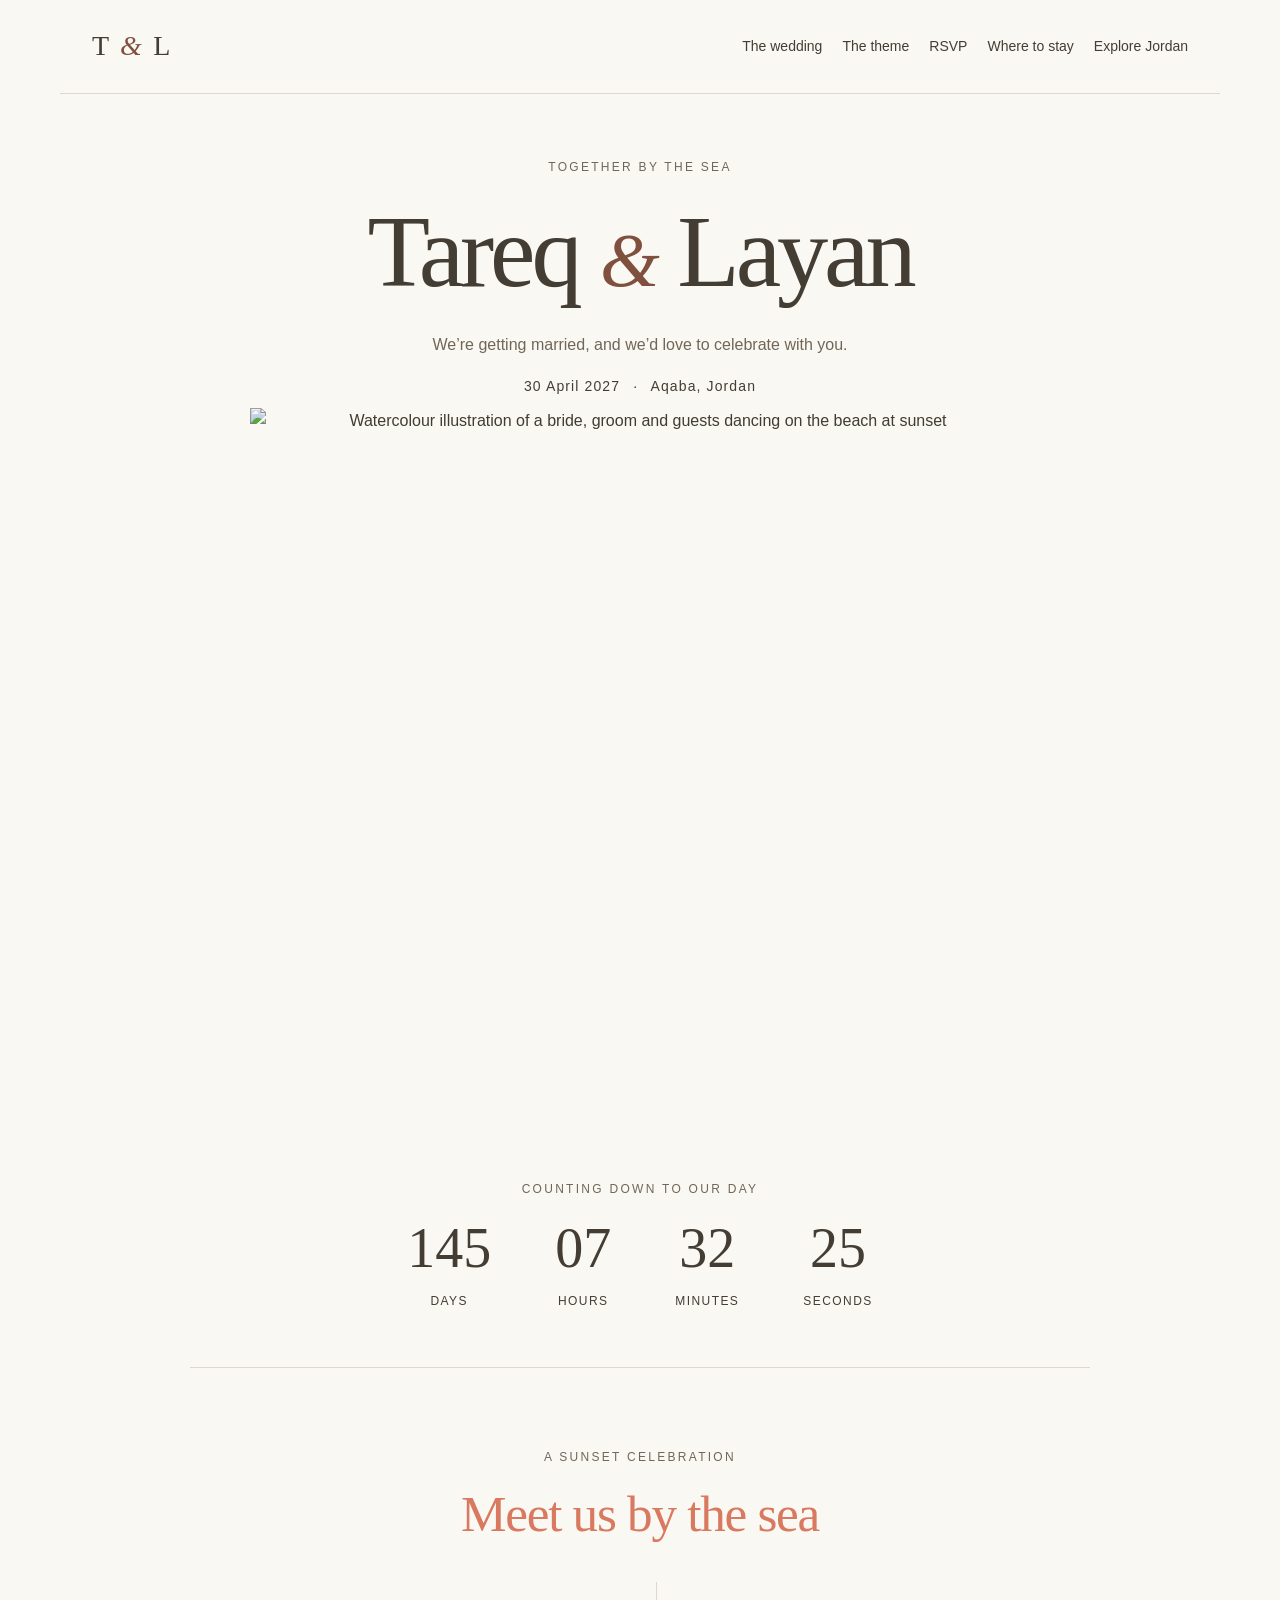
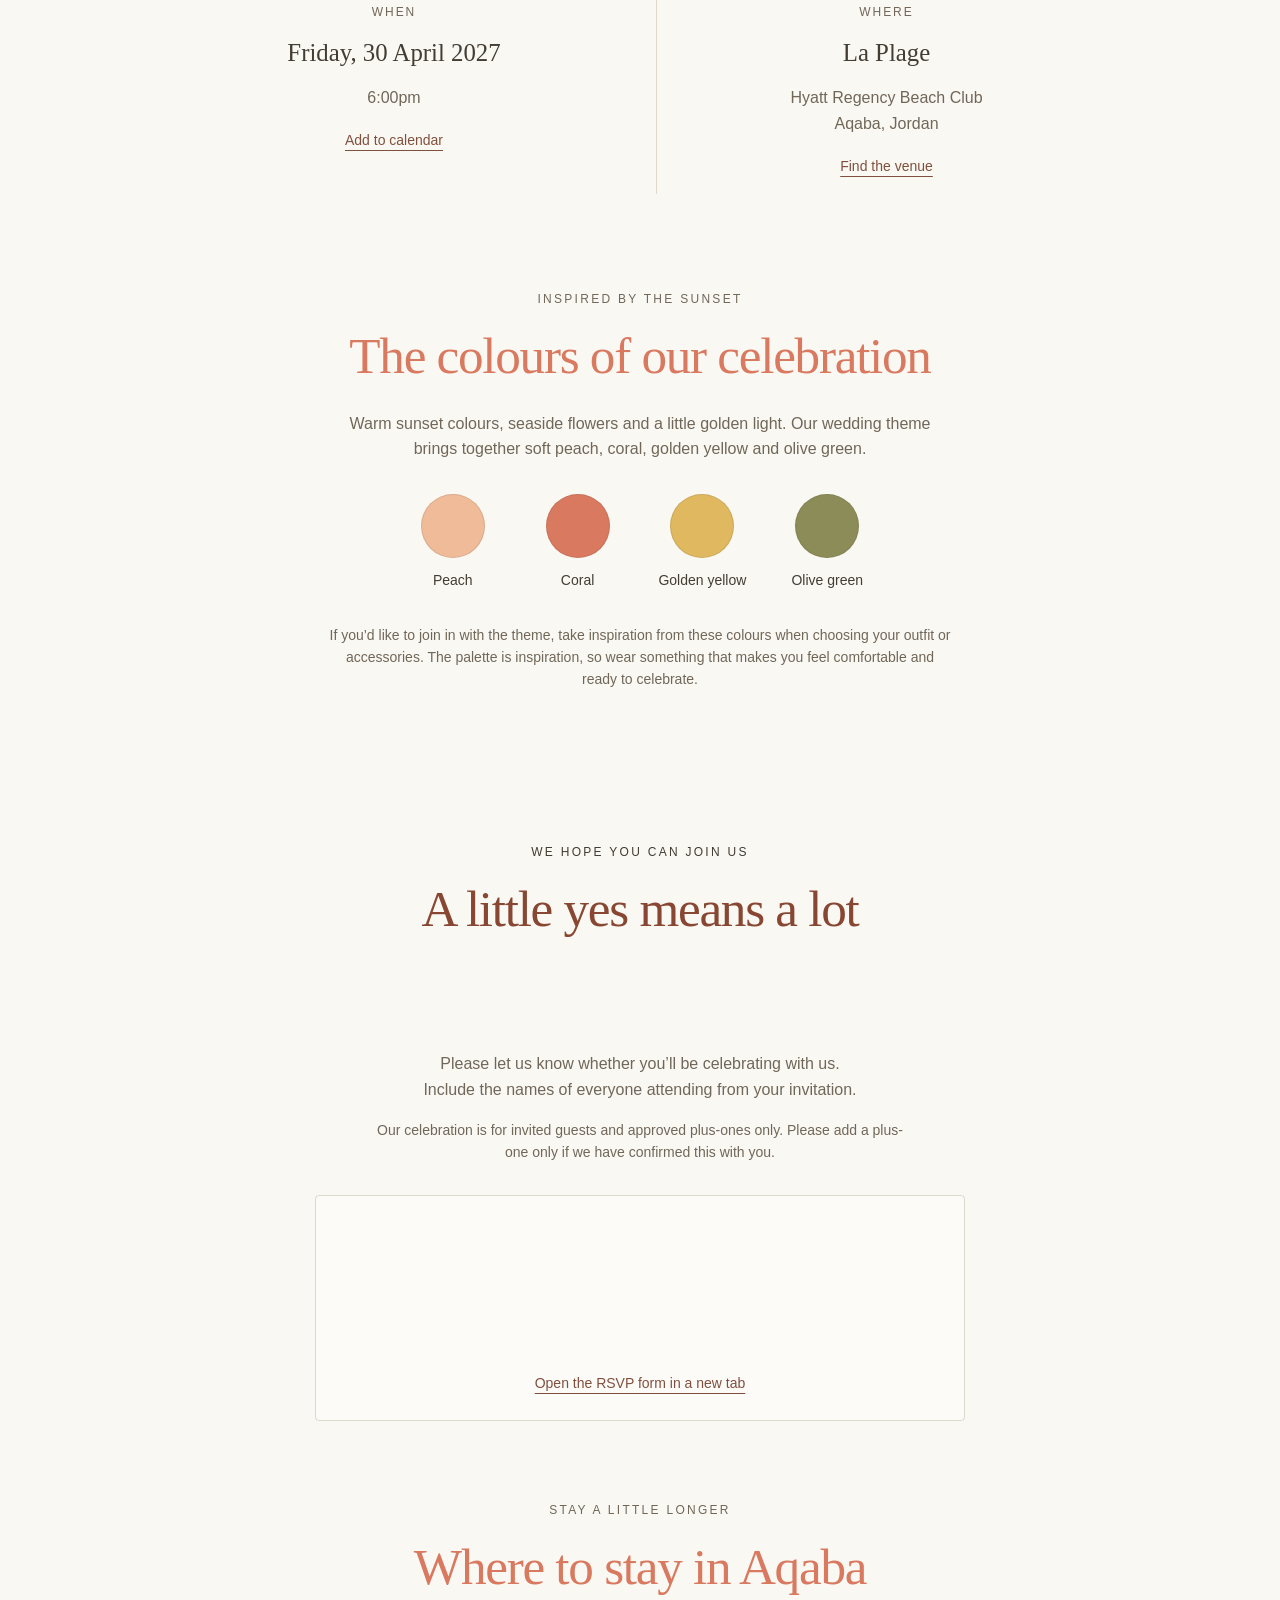
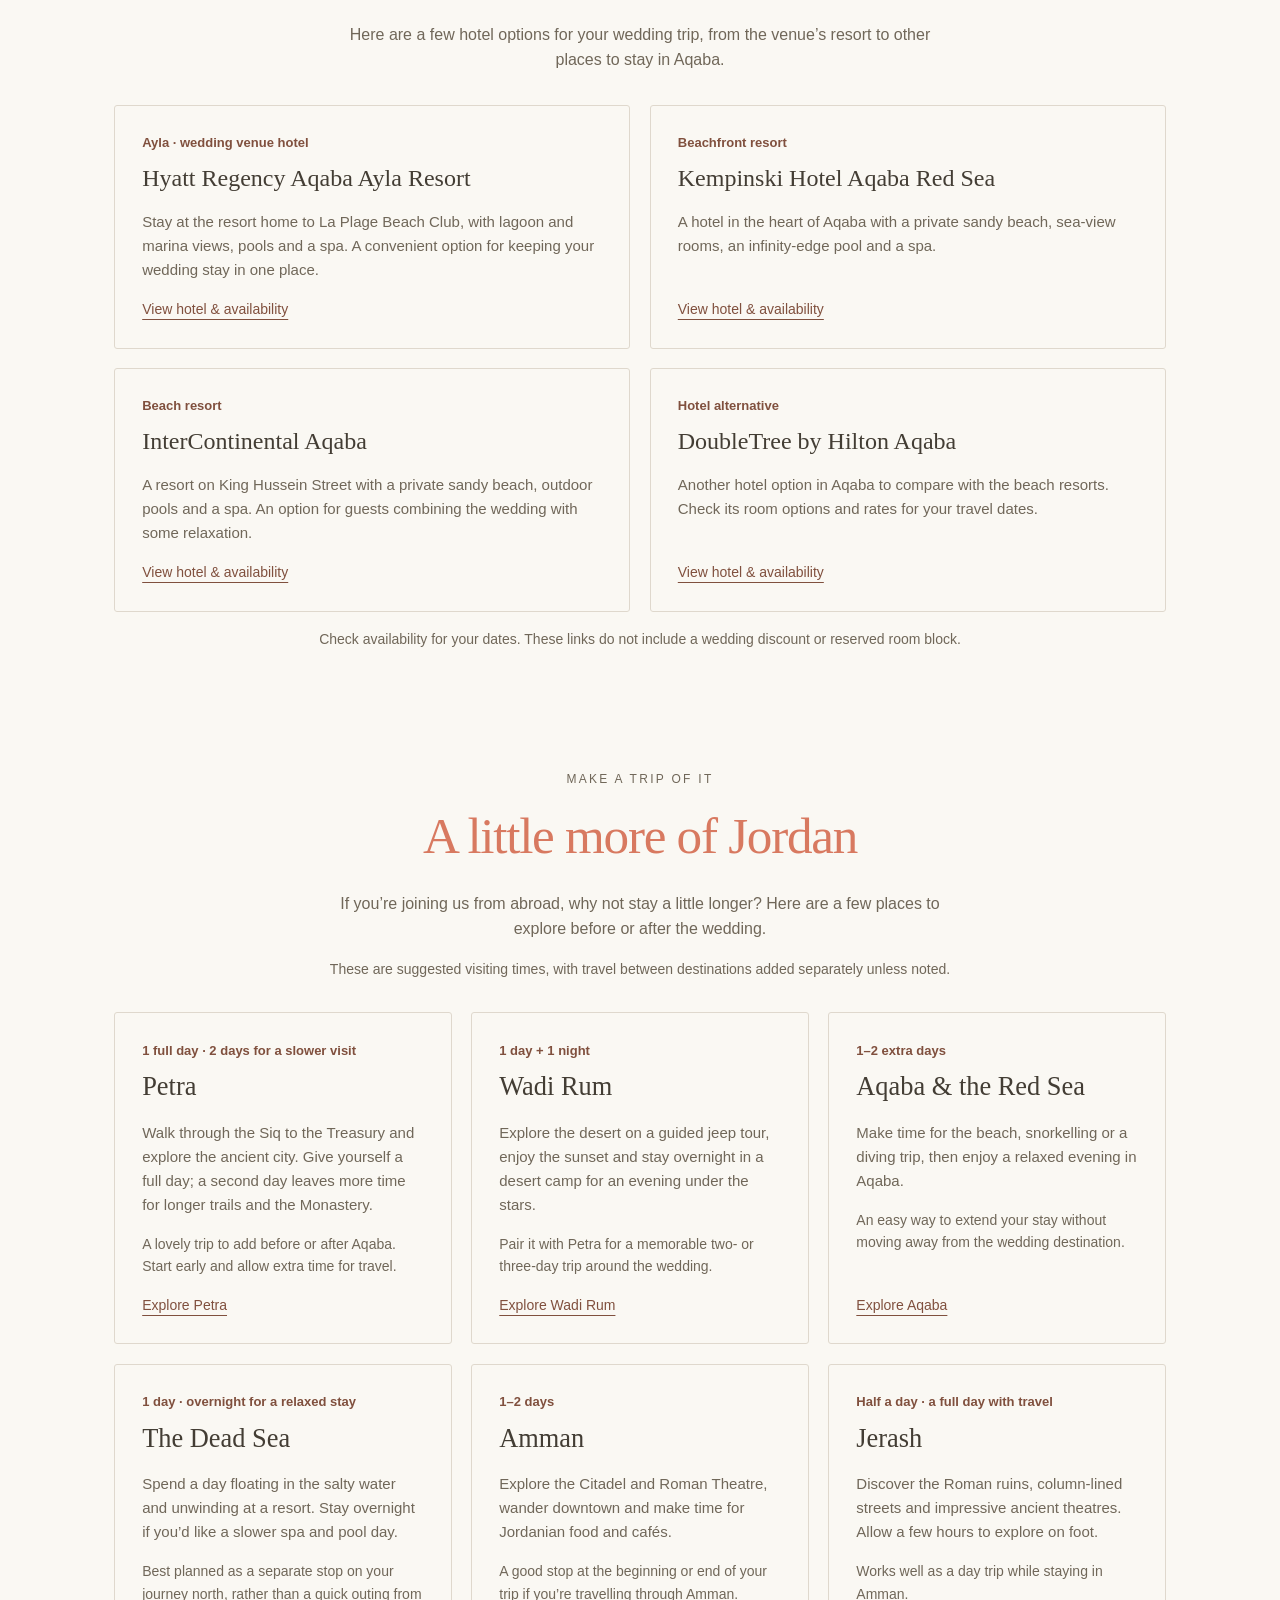
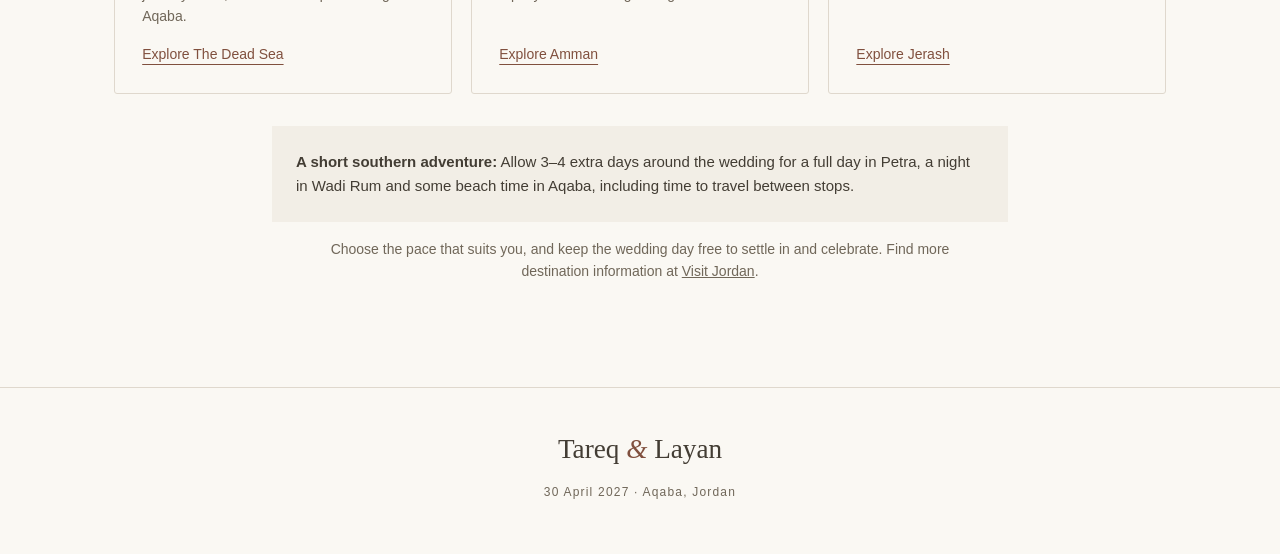
==== index.html @ 9e5c1964 "first commit" ====
<!doctype html>
<html lang="en">
<head>
  <meta charset="utf-8"><meta name="viewport" content="width=device-width, initial-scale=1">
  <title>Tareq &amp; Layan's Wedding · 30 April 2027</title>
  <meta name="description" content="Join Tareq and Layan to celebrate their wedding at La Plage, Hyatt Regency Beach Club, Aqaba, Jordan on 30 April 2027.">
  <link rel="icon" href="assets/favicon.svg" type="image/svg+xml">
  <link rel="stylesheet" href="styles.css"><script src="config.js" defer></script><script src="app.js" defer></script>
</head>
<body>
  <a class="skip" href="#main">Skip to content</a>
  <header><a class="monogram" href="#home" aria-label="Tareq and Layan home">T <span>&amp;</span> L</a><nav aria-label="Main navigation"><a href="#celebration">The wedding</a><a href="#theme">The theme</a><a href="#rsvp">RSVP</a><a href="#stay">Where to stay</a><a href="#jordan">Explore Jordan</a></nav></header>
  <main id="main">
      <section class="hero" id="home">
          <p class="eyebrow">Together by the sea</p>
          <h1>Tareq <em>&amp;</em> Layan</h1>
          <p class="invitation">We’re getting married, and we’d love to celebrate with you.</p>
          <p class="date">30 April 2027 <span>·</span> Aqaba, Jordan</p>
          <!-- <a class="button" href="#rsvp">Join the celebration</a> -->
          <div style="height:1.5rem" aria-hidden="true"></div>
          <img class="dancing" src="assets/dancing.webp" width="1122" height="1122" alt="Watercolour illustration of a bride, groom and guests dancing on the beach at sunset" fetchpriority="high">
      </section>
      <section class="countdown-section" aria-labelledby="countdown-title">
          <p class="eyebrow" id="countdown-title">Counting down to our day</p>
          <div class="countdown" role="timer" aria-label="Time until the wedding"><div><strong id="days">—</strong><span>Days</span></div><div><strong id="hours">—</strong><span>Hours</span></div><div><strong id="minutes">—</strong><span>Minutes</span></div><div><strong id="seconds">—</strong><span>Seconds</span></div></div>
          <!--<p id="countdown-message" class="small">30 April 2027 at 6pm</p>-->
      </section>
      <section id="celebration" class="celebration" aria-labelledby="details-title">
          <p class="eyebrow">A sunset celebration</p><h2 id="details-title">Meet us by the sea</h2>
          <div class="details"><div><span class="detail-label">When</span><h3>Friday, 30 April 2027</h3><p>6:00pm</p><a class="text-link" href="wedding.ics" download>Add to calendar</a></div><div><span class="detail-label">Where</span><h3>La Plage</h3><p>Hyatt Regency Beach Club<br>Aqaba, Jordan</p><a class="text-link" href="https://www.google.com/maps/search/?api=1&amp;query=La+Plage+Hyatt+Regency+Beach+Club+Aqaba+Jordan" target="_blank" rel="noopener noreferrer">Find the venue</a></div></div>
      </section>
      <section id="theme" class="theme" aria-labelledby="theme-title">
          <p class="eyebrow">Inspired by the sunset</p>
          <h2 id="theme-title">The colours of our celebration</h2>
          <p class="theme-intro">Warm sunset colours, seaside flowers and a little golden light. Our wedding theme brings together soft peach, coral, golden yellow and olive green.</p>
          <ul class="palette" aria-label="Wedding theme colours">
              <li><span class="swatch peach" aria-hidden="true"></span>Peach</li>
              <li><span class="swatch coral" aria-hidden="true"></span>Coral</li>
              <li><span class="swatch gold" aria-hidden="true"></span>Golden yellow</li>
              <li><span class="swatch olive" aria-hidden="true"></span>Olive green</li>
          </ul>
          <p class="theme-note">If you’d like to join in with the theme, take inspiration from these colours when choosing your outfit or accessories. The palette is inspiration, so wear something that makes you feel comfortable and ready to celebrate.</p>
      </section>
      <section id="rsvp" class="rsvp" aria-labelledby="rsvp-title">
          <div class="floral-heading"><p class="eyebrow">We hope you can join us</p><h2 id="rsvp-title">A little yes means a lot</h2></div>
          <p class="rsvp-intro">Please let us know whether you’ll be celebrating with us.<br>Include the names of everyone attending from your invitation.</p>
          <p class="guest-note">Our celebration is for invited guests and approved plus-ones only. Please add a plus-one only if we have confirmed this with you.</p>
          <div id="rsvp-container"><p class="setup-message">Our RSVP form will be available here soon. Please check back to send your response.</p></div>
          <noscript><p>Please enable JavaScript to view the RSVP form.</p></noscript>
      </section>
      <section id="stay" class="jordan accommodation" aria-labelledby="stay-title">
          <p class="eyebrow">Stay a little longer</p><h2 id="stay-title">Where to stay in Aqaba</h2>
          <p class="jordan-intro">Here are a few hotel options for your wedding trip, from the venue’s resort to other places to stay in Aqaba.</p>
          <div class="travel-grid hotel-grid">
              <article class="travel-card hotel-card"><p class="visit-time">Ayla · wedding venue hotel</p><h3>Hyatt Regency Aqaba Ayla Resort</h3><p>Stay at the resort home to La Plage Beach Club, with lagoon and marina views, pools and a spa. A convenient option for keeping your wedding stay in one place.</p><a class="text-link" href="https://www.hyatt.com/hyatt-regency/en-US/aqjra-hyatt-regency-aqaba-ayla-resort" target="_blank" rel="noopener noreferrer">View hotel &amp; availability</a></article>
              <article class="travel-card hotel-card"><p class="visit-time">Beachfront resort</p><h3>Kempinski Hotel Aqaba Red Sea</h3><p>A hotel in the heart of Aqaba with a private sandy beach, sea-view rooms, an infinity-edge pool and a spa.</p><a class="text-link" href="https://www.kempinski.com/en/Aqaba" target="_blank" rel="noopener noreferrer">View hotel &amp; availability</a></article>
              <article class="travel-card hotel-card"><p class="visit-time">Beach resort</p><h3>InterContinental Aqaba</h3><p>A resort on King Hussein Street with a private sandy beach, outdoor pools and a spa. An option for guests combining the wedding with some relaxation.</p><a class="text-link" href="https://www.ihg.com/intercontinental/hotels/gb/en/aqaba/aqjha/hoteldetail" target="_blank" rel="noopener noreferrer">View hotel &amp; availability</a></article>
              <article class="travel-card hotel-card"><p class="visit-time">Hotel alternative</p><h3>DoubleTree by Hilton Aqaba</h3><p>Another hotel option in Aqaba to compare with the beach resorts. Check its room options and rates for your travel dates.</p><a class="text-link" href="https://www.hilton.com/en-gb/hotels/aqjdtdi-doubletree-aqaba/" target="_blank" rel="noopener noreferrer">View hotel &amp; availability</a></article>
          </div>
          <p class="travel-note">Check availability for your dates. These links do not include a wedding discount or reserved room block.</p>
      </section>
      <section id="jordan" class="jordan" aria-labelledby="jordan-title">
          <p class="eyebrow">Make a trip of it</p><h2 id="jordan-title">A little more of Jordan</h2>
          <p class="jordan-intro">If you’re joining us from abroad, why not stay a little longer? Here are a few places to explore before or after the wedding.</p>
          <p class="travel-note">These are suggested visiting times, with travel between destinations added separately unless noted.</p>
          <div class="travel-grid">
              <article class="travel-card"><p class="visit-time">1 full day · 2 days for a slower visit</p><h3>Petra</h3><p>Walk through the Siq to the Treasury and explore the ancient city. Give yourself a full day; a second day leaves more time for longer trails and the Monastery.</p><p class="trip-note">A lovely trip to add before or after Aqaba. Start early and allow extra time for travel.</p><a class="text-link" href="https://international.visitjordan.com/wheretogo/petra/" target="_blank" rel="noopener noreferrer">Explore Petra</a></article>
              <article class="travel-card"><p class="visit-time">1 day + 1 night</p><h3>Wadi Rum</h3><p>Explore the desert on a guided jeep tour, enjoy the sunset and stay overnight in a desert camp for an evening under the stars.</p><p class="trip-note">Pair it with Petra for a memorable two- or three-day trip around the wedding.</p><a class="text-link" href="https://international.visitjordan.com/wheretogo/wadi-rum/" target="_blank" rel="noopener noreferrer">Explore Wadi Rum</a></article>
              <article class="travel-card"><p class="visit-time">1–2 extra days</p><h3>Aqaba & the Red Sea</h3><p>Make time for the beach, snorkelling or a diving trip, then enjoy a relaxed evening in Aqaba.</p><p class="trip-note">An easy way to extend your stay without moving away from the wedding destination.</p><a class="text-link" href="https://international.visitjordan.com/wheretogo/aqaba/" target="_blank" rel="noopener noreferrer">Explore Aqaba</a></article>
              <article class="travel-card"><p class="visit-time">1 day · overnight for a relaxed stay</p><h3>The Dead Sea</h3><p>Spend a day floating in the salty water and unwinding at a resort. Stay overnight if you’d like a slower spa and pool day.</p><p class="trip-note">Best planned as a separate stop on your journey north, rather than a quick outing from Aqaba.</p><a class="text-link" href="https://international.visitjordan.com/wheretogo/dead-sea/" target="_blank" rel="noopener noreferrer">Explore The Dead Sea</a></article>
              <article class="travel-card"><p class="visit-time">1–2 days</p><h3>Amman</h3><p>Explore the Citadel and Roman Theatre, wander downtown and make time for Jordanian food and cafés.</p><p class="trip-note">A good stop at the beginning or end of your trip if you’re travelling through Amman.</p><a class="text-link" href="https://international.visitjordan.com/wheretogo/amman/" target="_blank" rel="noopener noreferrer">Explore Amman</a></article>
              <article class="travel-card"><p class="visit-time">Half a day · a full day with travel</p><h3>Jerash</h3><p>Discover the Roman ruins, column-lined streets and impressive ancient theatres. Allow a few hours to explore on foot.</p><p class="trip-note">Works well as a day trip while staying in Amman.</p><a class="text-link" href="https://international.visitjordan.com/wheretogo/jerash/" target="_blank" rel="noopener noreferrer">Explore Jerash</a></article>
          </div>
          <p class="trip-idea"><strong>A short southern adventure:</strong> Allow 3–4 extra days around the wedding for a full day in Petra, a night in Wadi Rum and some beach time in Aqaba, including time to travel between stops.</p>
          <p class="travel-note">Choose the pace that suits you, and keep the wedding day free to settle in and celebrate. Find more destination information at <a href="https://international.visitjordan.com/where-to-go/" target="_blank" rel="noopener noreferrer">Visit Jordan</a>.</p>
      </section>
  </main>
  <footer><p class="footer-names">Tareq <span>&amp;</span> Layan</p><p>30 April 2027 · Aqaba, Jordan</p></footer>
</body></html>
---- styles.css ----
:root {
  --ivory: #faf8f3;
  --ink: #433d34;
  --muted: #706759;
  --accent: #80503e;
  --line: #dfd8cd;
  --soft: #f2eee6;
  --coral: #d87960;
}

* {
  box-sizing: border-box;
}

html {
  scroll-behavior: smooth;
  scroll-padding-top: 6rem;
}

body {
  margin: 0;
  background: var(--ivory);
  color: var(--ink);
  font-family: Arial, Helvetica, sans-serif;
  font-size: 16px;
  line-height: 1.6;
}

a {
  color: inherit;
}

a:focus-visible,
button:focus-visible {
  outline: 3px solid var(--accent);
  outline-offset: 5px;
}

.skip {
  position: fixed;
  top: -100px;
  z-index: 20;
  background: white;
  padding: 1rem;
}

.skip:focus {
  top: 0;
}

header {
  max-width: 1160px;
  margin: auto;
  padding: 1.5rem 2rem;
  display: flex;
  justify-content: space-between;
  align-items: center;
  border-bottom: 1px solid var(--line);
}

.monogram {
  font-family: Georgia, serif;
  font-size: 1.75rem;
  text-decoration: none;
  letter-spacing: 0.08em;
}

.monogram span {
  font-style: italic;
  color: var(--accent);
}

nav {
  display: flex;
  gap: 2rem;
  font-size: 0.875rem;
}

nav a {
  text-decoration: none;
}

nav a:hover,
.text-link:hover {
  text-decoration: underline;
}

.hero {
  text-align: center;
  padding: 4rem 1.5rem 0;
  overflow: hidden;
}

.eyebrow {
  text-transform: uppercase;
  letter-spacing: 0.19em;
  font-size: 0.75rem;
  color: var(--muted);
  margin: 0 0 1rem;
}

h1,
h2,
h3,
.footer-names {
  font-family: Georgia, 'Times New Roman', serif;
  font-weight: 400;
}

h1 {
  font-size: clamp(3.4rem, 8vw, 6.5rem);
  line-height: 1.15;
  margin: 0 0 1.3rem;
  letter-spacing: -0.04em;
}

h1 em {
  font-weight: 400;
  color: var(--accent);
  font-size: 0.75em;
}

.invitation {
  margin: 0 auto 1.1rem;
  max-width: 32rem;
  color: var(--muted);
}

.date {
  font-size: 0.875rem;
  letter-spacing: 0.08em;
}

.date span {
  padding: 0 0.5rem;
}

.button {
  display: inline-block;
  background: var(--ink);
  color: var(--ivory);
  padding: 0.85rem 1.7rem;
  text-decoration: none;
  font-size: 0.875rem;
  margin-top: 0.75rem;
  border-radius: 2px;
}

.button:hover {
  background: var(--accent);
}

.dancing {
  display: block;
  width: min(100%, 780px);
  height: auto;
  margin: -1.7rem auto -3rem;
  mix-blend-mode: multiply;
  position: relative;
  z-index: -0;
  pointer-events: none;
}

.countdown-section {
  position: relative;
  text-align: center;
  padding: 2.5rem 1rem 3.5rem;
  max-width: 900px;
  margin: auto;
  border-bottom: 1px solid var(--line);
}

.countdown {
  display: flex;
  justify-content: center;
  gap: clamp(1.4rem, 5vw, 4rem);
}

.countdown div {
  min-width: 3.1rem;
}

.countdown strong {
  font-family: Georgia, serif;
  font-weight: 400;
  font-size: clamp(2.3rem, 5vw, 3.5rem);
  line-height: 1.2;
  font-variant-numeric: tabular-nums;
  /*color: var(--coral);*/
}

.countdown span {
  display: block;
  text-transform: uppercase;
  letter-spacing: 0.12em;
  font-size: 0.75rem;
  margin-top: 0.6rem;
}

.small {
  font-size: 0.875rem;
  color: var(--muted);
  margin: 1.6rem 0 0;
}

.celebration {
  text-align: center;
  padding: 5rem 1.5rem;
  max-width: 1000px;
  margin: auto;
}

h2 {
  font-size: clamp(2rem, 4vw, 3.2rem);
  line-height: 1.2;
  margin: 0 0 2.3rem;
  letter-spacing: -0.025em;
  color: var(--coral);
}

.details {
  display: grid;
  grid-template-columns: 1fr 1fr;
  gap: 2rem;
}

.details > div {
  padding: 1rem;
}

.details > div + div {
  border-left: 1px solid var(--line);
}

.detail-label {
  text-transform: uppercase;
  font-size: 0.75rem;
  letter-spacing: 0.16em;
  color: var(--muted);
}

h3 {
  font-size: 1.55rem;
  line-height: 1.35;
  margin: 0.8rem 0;
}

.details p {
  color: var(--muted);
}

.text-link {
  text-underline-offset: 5px;
  font-size: 0.875rem;
  color: var(--accent);
}

.rsvp {
  text-align: center;
  max-width: 1100px;
  margin: 0 auto;
  padding: 0 1.5rem 4rem;
}

.floral-heading {
  background: url('assets/flowers.webp') center/cover no-repeat;
  padding: 5rem 1rem;
  mix-blend-mode: multiply;
}

.floral-heading h2 {
  margin: 0;
}

.rsvp-intro {
  color: var(--muted);
  max-width: 38rem;
  margin: 2rem auto 1rem;
}

.guest-note {
  font-size: 0.875rem;
  max-width: 34rem;
  margin: 0 auto 2rem;
  color: var(--muted);
}

#rsvp-container {
  max-width: 650px;
  margin: auto;
  border: 1px solid var(--line);
  padding: 1.5rem;
  background: rgba(255, 255, 255, 0.35);
  border-radius: 4px;
}

.setup-message {
  margin: 1rem 0;
  color: var(--muted);
}

#rsvp-container iframe {
    display: block;
    width: 100%;
    border: 0;
    min-height: 0;
}

footer {
  text-align: center;
  padding: 2.5rem 1rem;
  border-top: 1px solid var(--line);
}

.footer-names {
  font-size: 1.7rem;
  margin: 0;
}

footer p + p {
  font-size: 0.75rem;
  letter-spacing: 0.1em;
  color: var(--muted);
}

footer a {
  font-size: 0.75rem;
  color: var(--muted);
}

.dashboard {
  max-width: 740px;
  margin: 4rem auto;
  padding: 0 1.5rem;
}

.dashboard h1 {
  font-size: 3rem;
}

.dashboard-card {
  border: 1px solid var(--line);
  padding: 2rem;
  margin-top: 2rem;
}

.dashboard .eyebrow {
  margin-bottom: 1rem;
}

.dashboard li {
  margin-bottom: 0.8rem;
}

@media (max-width: 600px) {
  header {
    padding: 1rem 1.25rem;
  }

  nav {
    gap: 1.3rem;
  }

  .hero {
    padding-top: 3rem;
  }

  .dancing {
    margin: 0 auto -1rem;
    width: 115%;
    max-width: none;
    position: relative;
    left: -7.5%;
  }

  .details {
    grid-template-columns: 1fr;
    gap: 1rem;
  }

  .details > div + div {
    border-left: 0;
    border-top: 1px solid var(--line);
    padding-top: 2rem;
  }

  .celebration {
    padding: 3.5rem 1.25rem;
  }

  .floral-heading {
    padding: 4rem 2rem;
    background-size: auto 100%;
  }

  .floral-heading h2 {
    font-size: 2rem;
    max-width: 12rem;
    margin: auto;
  }

  #rsvp-container {
    padding: 1rem;
  }

  .countdown-section {
    padding-top: 2rem;
  }

  .invitation {
    max-width: 19rem;
  }
}

@media (prefers-reduced-motion: reduce) {
  html {
    scroll-behavior: auto;
  }
}

.theme {
  text-align: center;
  padding: 1rem 1.5rem 4.5rem;
  max-width: 900px;
  margin: auto;
}

.theme h2 {
  margin-bottom: 1.5rem;
}

.theme-intro,
.theme-note {
  max-width: 39rem;
  margin: 0 auto;
  color: var(--muted);
}

.theme-note {
  font-size: 0.875rem;
}

.palette {
  display: flex;
  flex-wrap: wrap;
  justify-content: center;
  gap: 1.8rem;
  list-style: none;
  padding: 0;
  margin: 2rem 0;
}

.palette li {
  font-size: 0.875rem;
  min-width: 6rem;
}

.swatch {
  display: block;
  width: 4rem;
  height: 4rem;
  border-radius: 50%;
  margin: 0 auto 0.7rem;
  border: 1px solid rgba(67, 61, 52, 0.12);
}

.peach { background: #efbb98; }
.coral { background: #d87960; }
.gold  { background: #dfb85f; }
.olive { background: #8b8c58; }

@media (max-width: 600px) {
  nav { gap: 0.8rem; font-size: 0.8125rem; }
  .monogram { font-size: 1.4rem; }
  .theme { padding-bottom: 3rem; }
  .palette { gap: 1.3rem; }
  .palette li { min-width: 7rem; }
}

.jordan {
  max-width: 1100px;
  margin: 0 auto;
  padding: 1rem 1.5rem 4.5rem;
  text-align: center;
}

.jordan h2 { margin-bottom: 1.5rem; }

.jordan-intro {
  max-width: 38rem;
  margin: 0 auto 1rem;
  color: var(--muted);
}

.travel-note {
  font-size: 0.875rem;
  color: var(--muted);
  max-width: 43rem;
  margin: 1rem auto 2rem;
}

.travel-grid {
  display: grid;
  grid-template-columns: repeat(3, 1fr);
  gap: 1.2rem;
  text-align: left;
}

.travel-card {
  padding: 1.7rem;
  border: 1px solid var(--line);
  border-radius: 3px;
  display: flex;
  flex-direction: column;
}

.travel-card h3 {
  margin: 0.5rem 0 1rem;
  font-size: 1.65rem;
}

.travel-card p {
  font-size: 0.9375rem;
  margin: 0 0 1rem;
  color: var(--muted);
}

.travel-card .visit-time {
  font-size: 0.8125rem;
  color: var(--accent);
  margin: 0;
  font-weight: 600;
}

.travel-card .trip-note { font-size: 0.875rem; }
.travel-card .text-link { margin-top: auto; }

.trip-idea {
  background: var(--soft);
  padding: 1.5rem;
  max-width: 46rem;
  margin: 2rem auto 0;
  text-align: left;
  font-size: 0.9375rem;
}

@media (max-width: 850px) {
  .travel-grid { grid-template-columns: repeat(2, 1fr); }
}

@media (max-width: 600px) {
  header { flex-wrap: wrap; gap: 0.7rem; }
  nav { flex-wrap: wrap; gap: 0.6rem 1rem; }
  header nav { width: 100%; justify-content: space-between; }
  .travel-grid { grid-template-columns: 1fr; }
  .jordan { padding-bottom: 3rem; }
}

.hotel-grid { grid-template-columns: repeat(2, 1fr); margin-top: 2rem; }
.hotel-card h3 { font-size: 1.5rem; }

header nav { flex-wrap: wrap; justify-content: flex-end; gap: 0.75rem 1.25rem; }

@media (max-width: 850px) {
  header { flex-wrap: wrap; gap: 1rem; }
  header nav { justify-content: flex-start; }
}

@media (max-width: 600px) {
  .hotel-grid { grid-template-columns: 1fr; }
  header nav { justify-content: flex-start; gap: 0.65rem 1rem; }
}

@media (max-width: 600px) {
    .floral-heading {
        background-size: 100% auto;
        background-position: center;
        background-repeat: no-repeat;
        padding: 2.5rem 2rem;
    }

        .floral-heading .eyebrow {
            font-size: 0.7rem;
            letter-spacing: 0.12em;
            max-width: 13rem;
            margin: 0 auto 0.75rem;
        }

        .floral-heading h2 {
            font-size: 1.8rem;
            line-height: 1.2;
            max-width: 13rem;
            margin: 0 auto;
        }
}

.floral-heading h2 {
    color: #8a4935;
}

.floral-heading .eyebrow {
    color: #433d34;
}

@media (max-width: 600px) {
    .floral-heading .eyebrow {
        max-width: 10rem;
        margin: 0 auto 0.75rem;
        line-height: 1.5;
    }
}

@media (max-width: 600px) {
    header {
        flex-direction: column;
        align-items: center;
        gap: 1rem;
    }

        header .monogram {
            text-align: center;
        }

        header nav {
            width: 100%;
            justify-content: center;
            text-align: center;
        }
}

.footer-names span {
    color: var(--accent);
    font-style: italic;
}

@media (max-width: 600px) {
    header nav {
        display: grid;
        grid-template-columns: repeat(6, 1fr);
        gap: 0.75rem 1rem;
        width: 100%;
        text-align: center;
    }

        header nav a {
            grid-column: span 2;
        }

            header nav a[href="#stay"] {
                grid-row: 2;
                grid-column: 1 / 4;
            }

            header nav a[href="#jordan"] {
                grid-row: 2;
                grid-column: 4 / 7;
            }
}
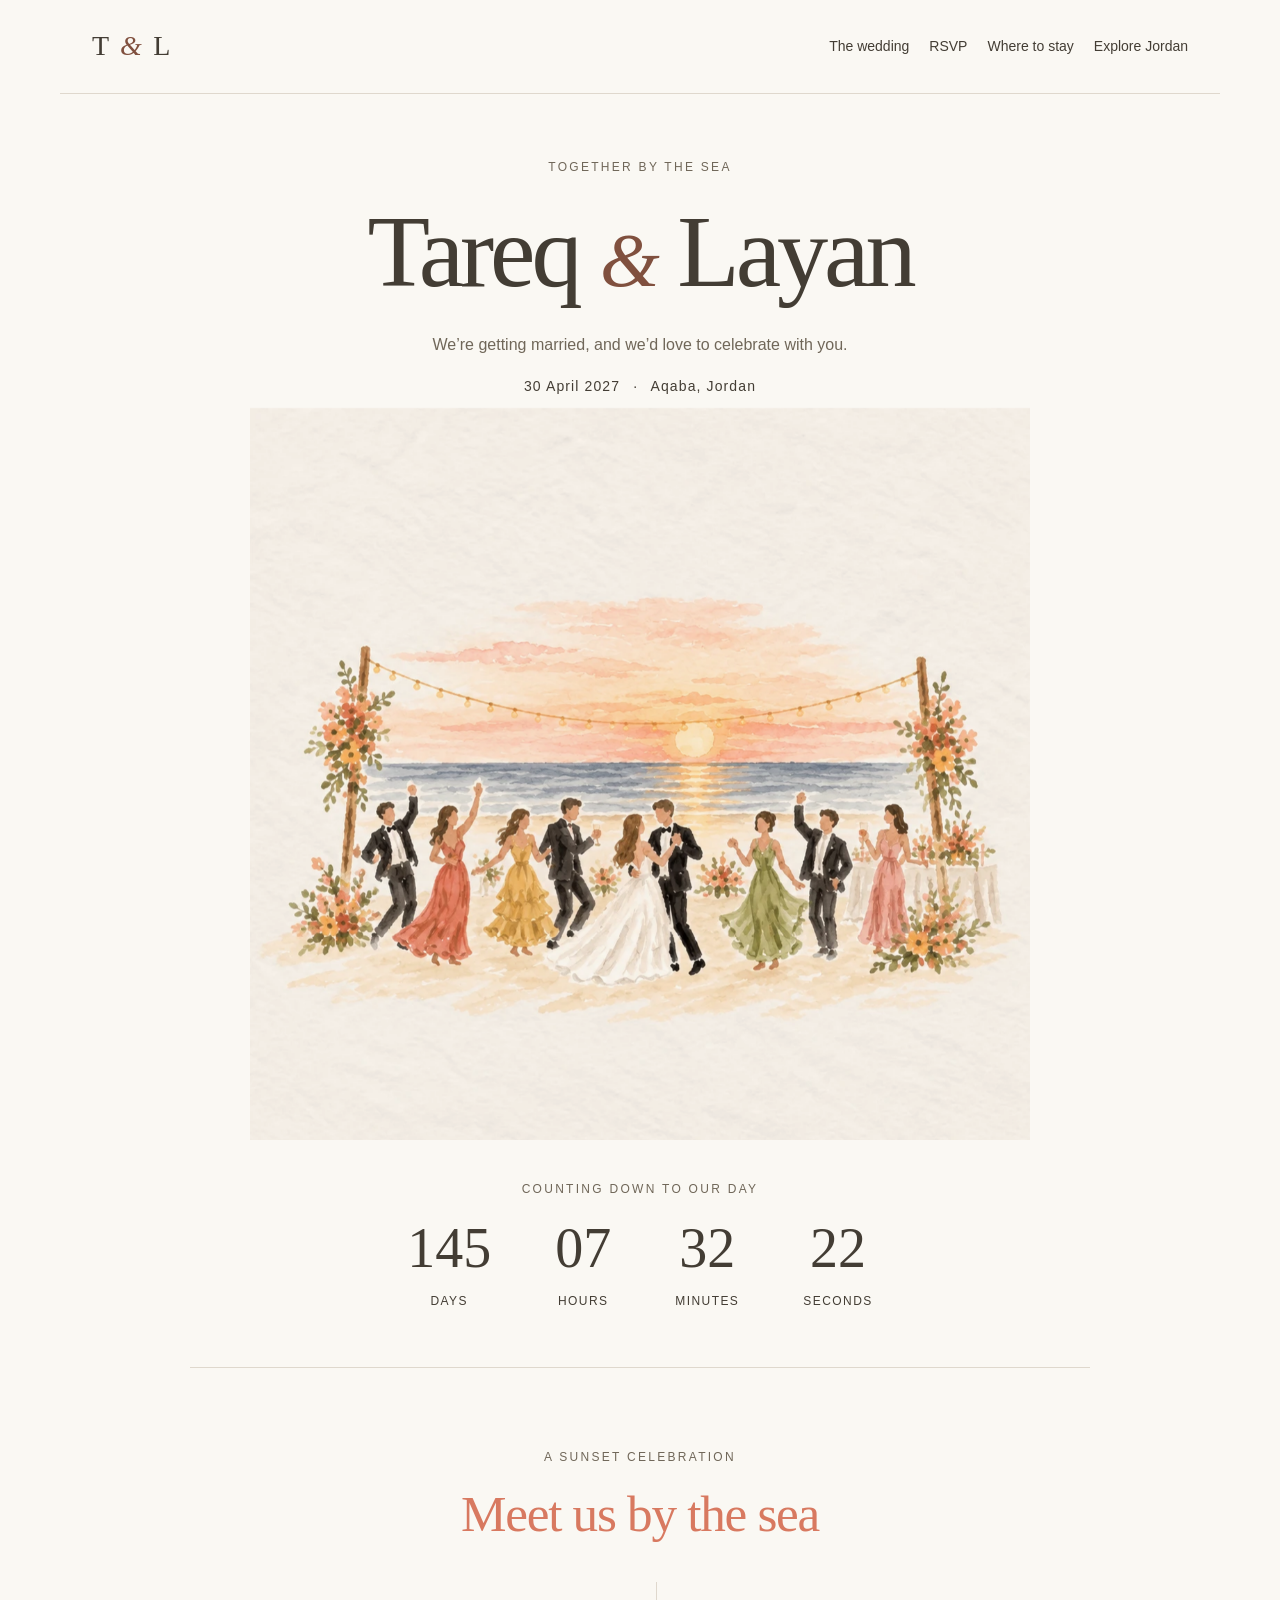
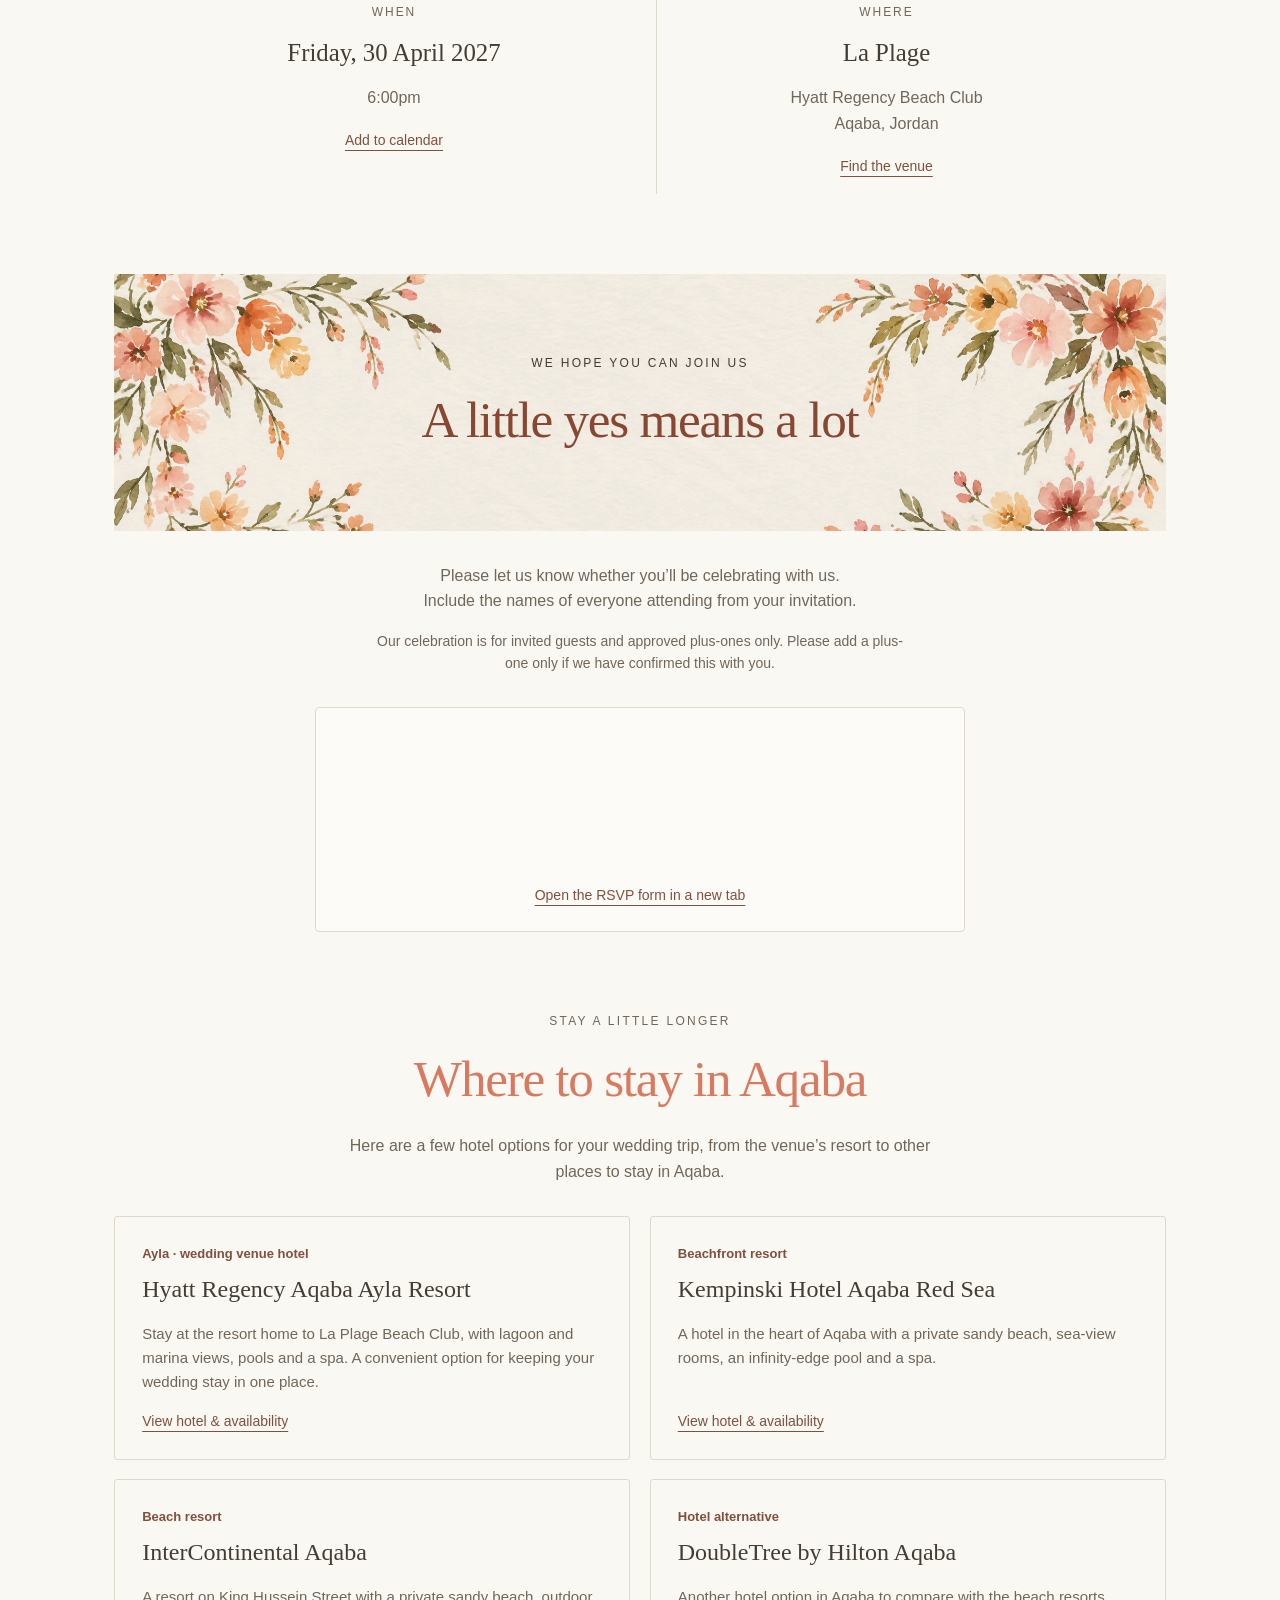
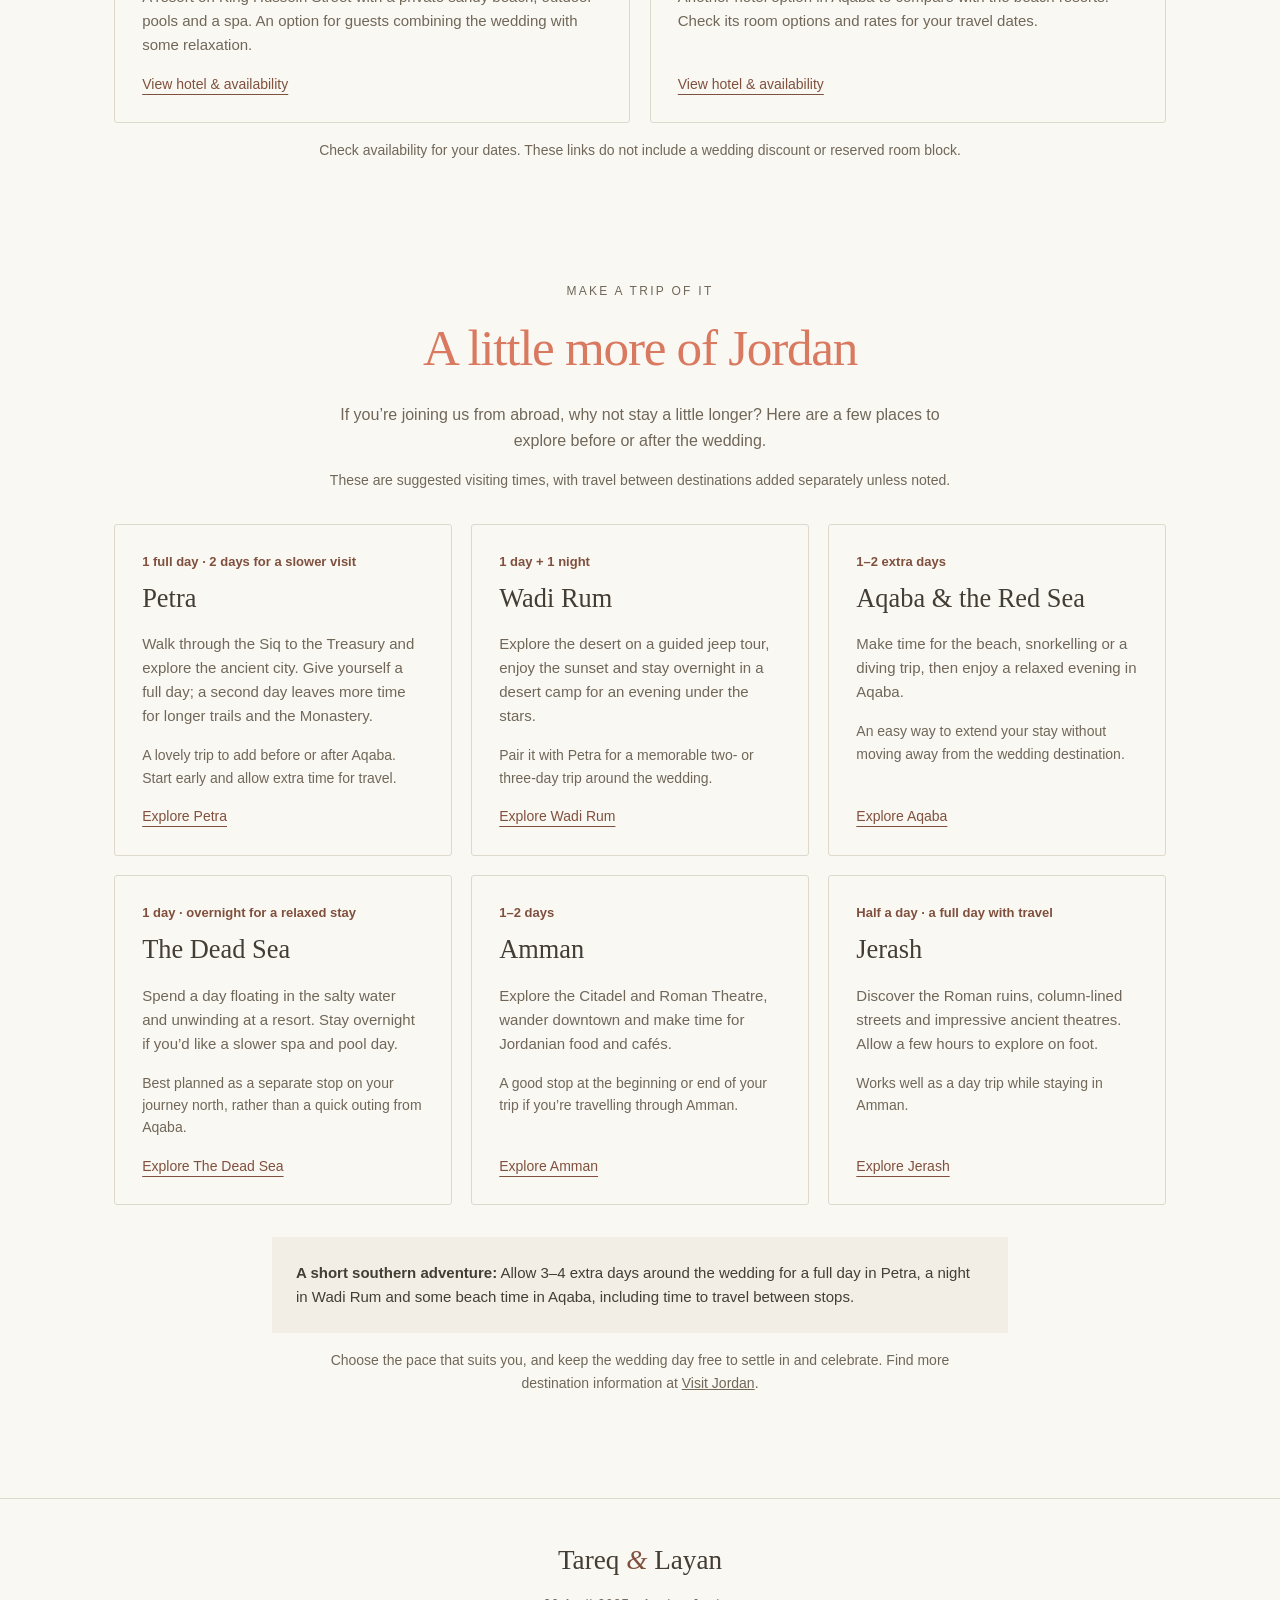
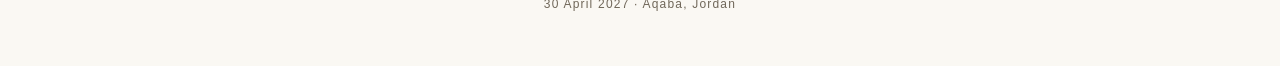
==== commit 2661016e: "Remove the theme" ====
--- a/index.html
+++ b/index.html
@@ -9,7 +9,7 @@
 </head>
 <body>
   <a class="skip" href="#main">Skip to content</a>
-  <header><a class="monogram" href="#home" aria-label="Tareq and Layan home">T <span>&amp;</span> L</a><nav aria-label="Main navigation"><a href="#celebration">The wedding</a><a href="#theme">The theme</a><a href="#rsvp">RSVP</a><a href="#stay">Where to stay</a><a href="#jordan">Explore Jordan</a></nav></header>
+  <header><a class="monogram" href="#home" aria-label="Tareq and Layan home">T <span>&amp;</span> L</a><nav aria-label="Main navigation"><a href="#celebration">The wedding</a><a href="#rsvp">RSVP</a><a href="#stay">Where to stay</a><a href="#jordan">Explore Jordan</a></nav></header>
   <main id="main">
       <section class="hero" id="home">
           <p class="eyebrow">Together by the sea</p>
@@ -29,7 +29,7 @@
           <p class="eyebrow">A sunset celebration</p><h2 id="details-title">Meet us by the sea</h2>
           <div class="details"><div><span class="detail-label">When</span><h3>Friday, 30 April 2027</h3><p>6:00pm</p><a class="text-link" href="wedding.ics" download>Add to calendar</a></div><div><span class="detail-label">Where</span><h3>La Plage</h3><p>Hyatt Regency Beach Club<br>Aqaba, Jordan</p><a class="text-link" href="https://www.google.com/maps/search/?api=1&amp;query=La+Plage+Hyatt+Regency+Beach+Club+Aqaba+Jordan" target="_blank" rel="noopener noreferrer">Find the venue</a></div></div>
       </section>
-      <section id="theme" class="theme" aria-labelledby="theme-title">
+      <!--<section id="theme" class="theme" aria-labelledby="theme-title">
           <p class="eyebrow">Inspired by the sunset</p>
           <h2 id="theme-title">The colours of our celebration</h2>
           <p class="theme-intro">Warm sunset colours, seaside flowers and a little golden light. Our wedding theme brings together soft peach, coral, golden yellow and olive green.</p>
@@ -40,7 +40,7 @@
               <li><span class="swatch olive" aria-hidden="true"></span>Olive green</li>
           </ul>
           <p class="theme-note">If you’d like to join in with the theme, take inspiration from these colours when choosing your outfit or accessories. The palette is inspiration, so wear something that makes you feel comfortable and ready to celebrate.</p>
-      </section>
+      </section>-->
       <section id="rsvp" class="rsvp" aria-labelledby="rsvp-title">
           <div class="floral-heading"><p class="eyebrow">We hope you can join us</p><h2 id="rsvp-title">A little yes means a lot</h2></div>
           <p class="rsvp-intro">Please let us know whether you’ll be celebrating with us.<br>Include the names of everyone attending from your invitation.</p>
--- a/styles.css
+++ b/styles.css
@@ -573,6 +573,8 @@
 
 @media (max-width: 600px) {
     .floral-heading {
+        width: 100vw;
+        margin-left: calc(50% - 50vw);
         background-size: 100% auto;
         background-position: center;
         background-repeat: no-repeat;
@@ -632,27 +634,3 @@
     color: var(--accent);
     font-style: italic;
 }
-
-@media (max-width: 600px) {
-    header nav {
-        display: grid;
-        grid-template-columns: repeat(6, 1fr);
-        gap: 0.75rem 1rem;
-        width: 100%;
-        text-align: center;
-    }
-
-        header nav a {
-            grid-column: span 2;
-        }
-
-            header nav a[href="#stay"] {
-                grid-row: 2;
-                grid-column: 1 / 4;
-            }
-
-            header nav a[href="#jordan"] {
-                grid-row: 2;
-                grid-column: 4 / 7;
-            }
-}
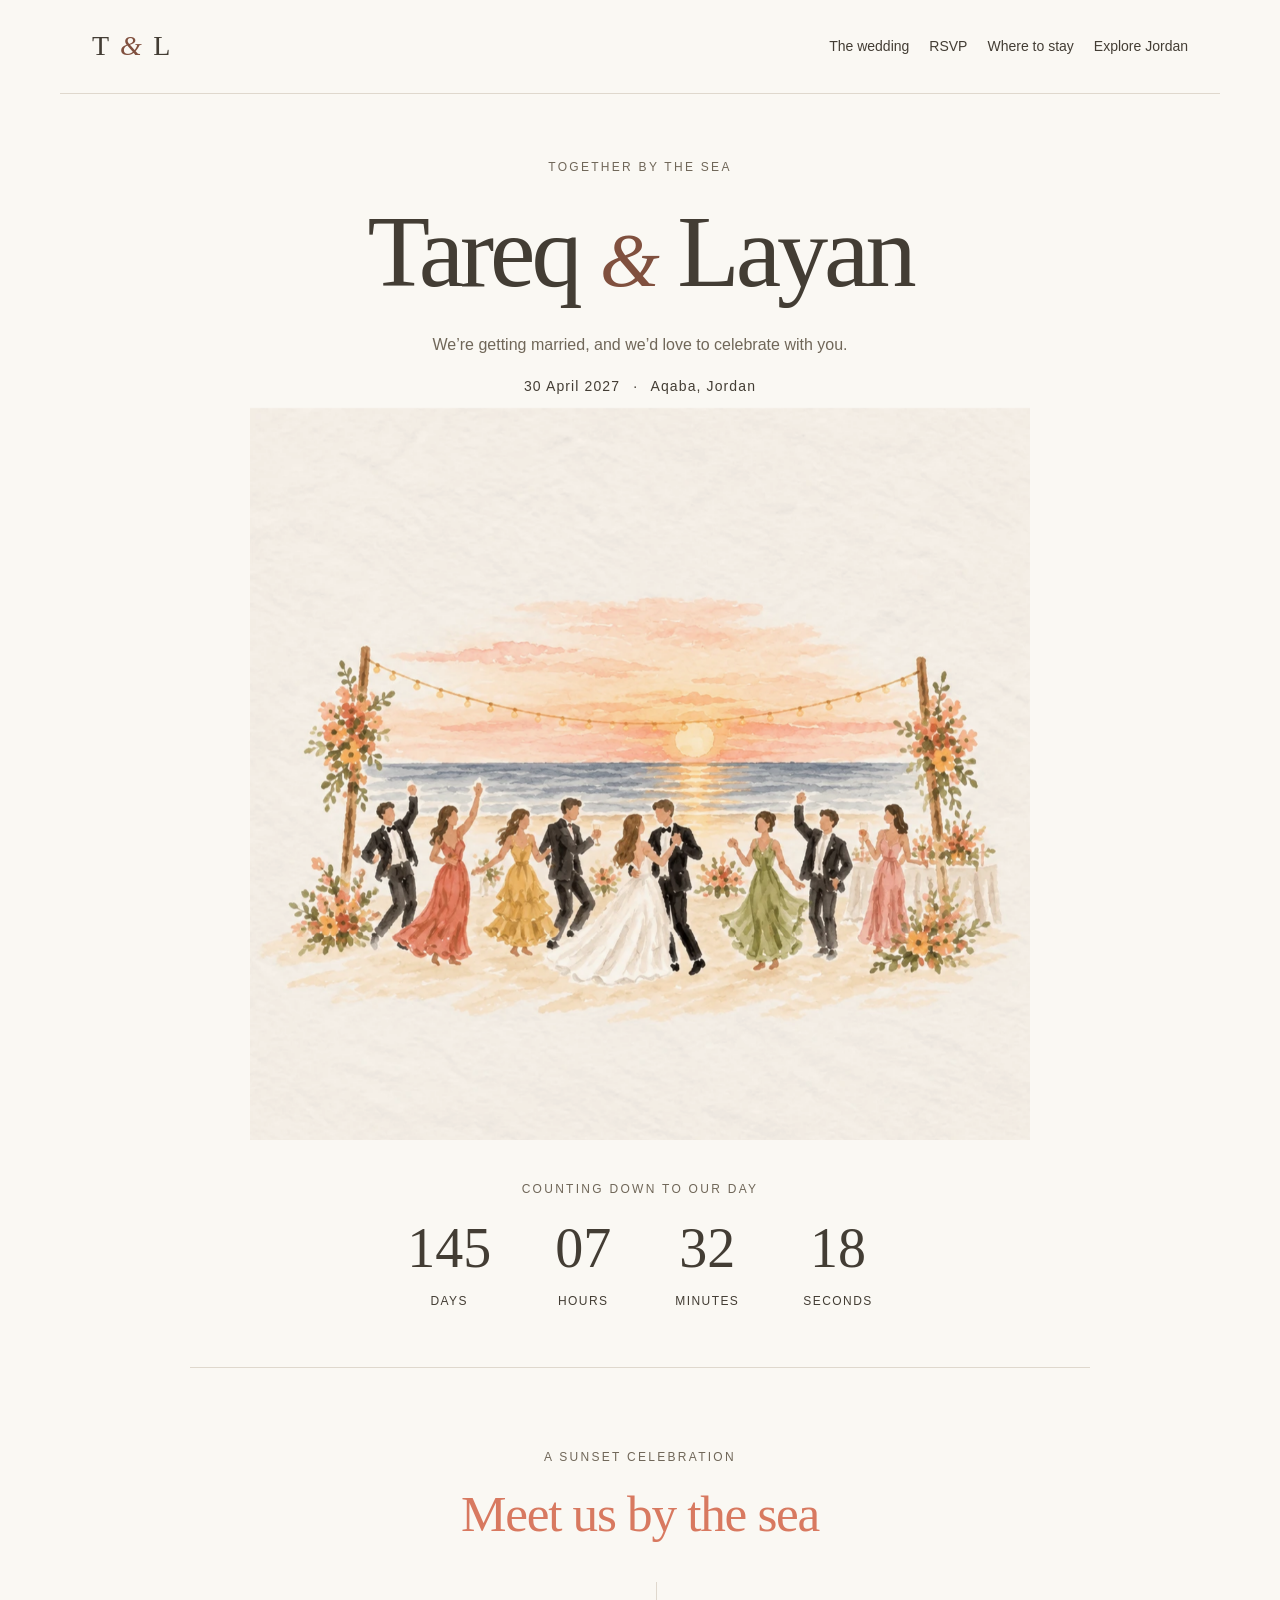
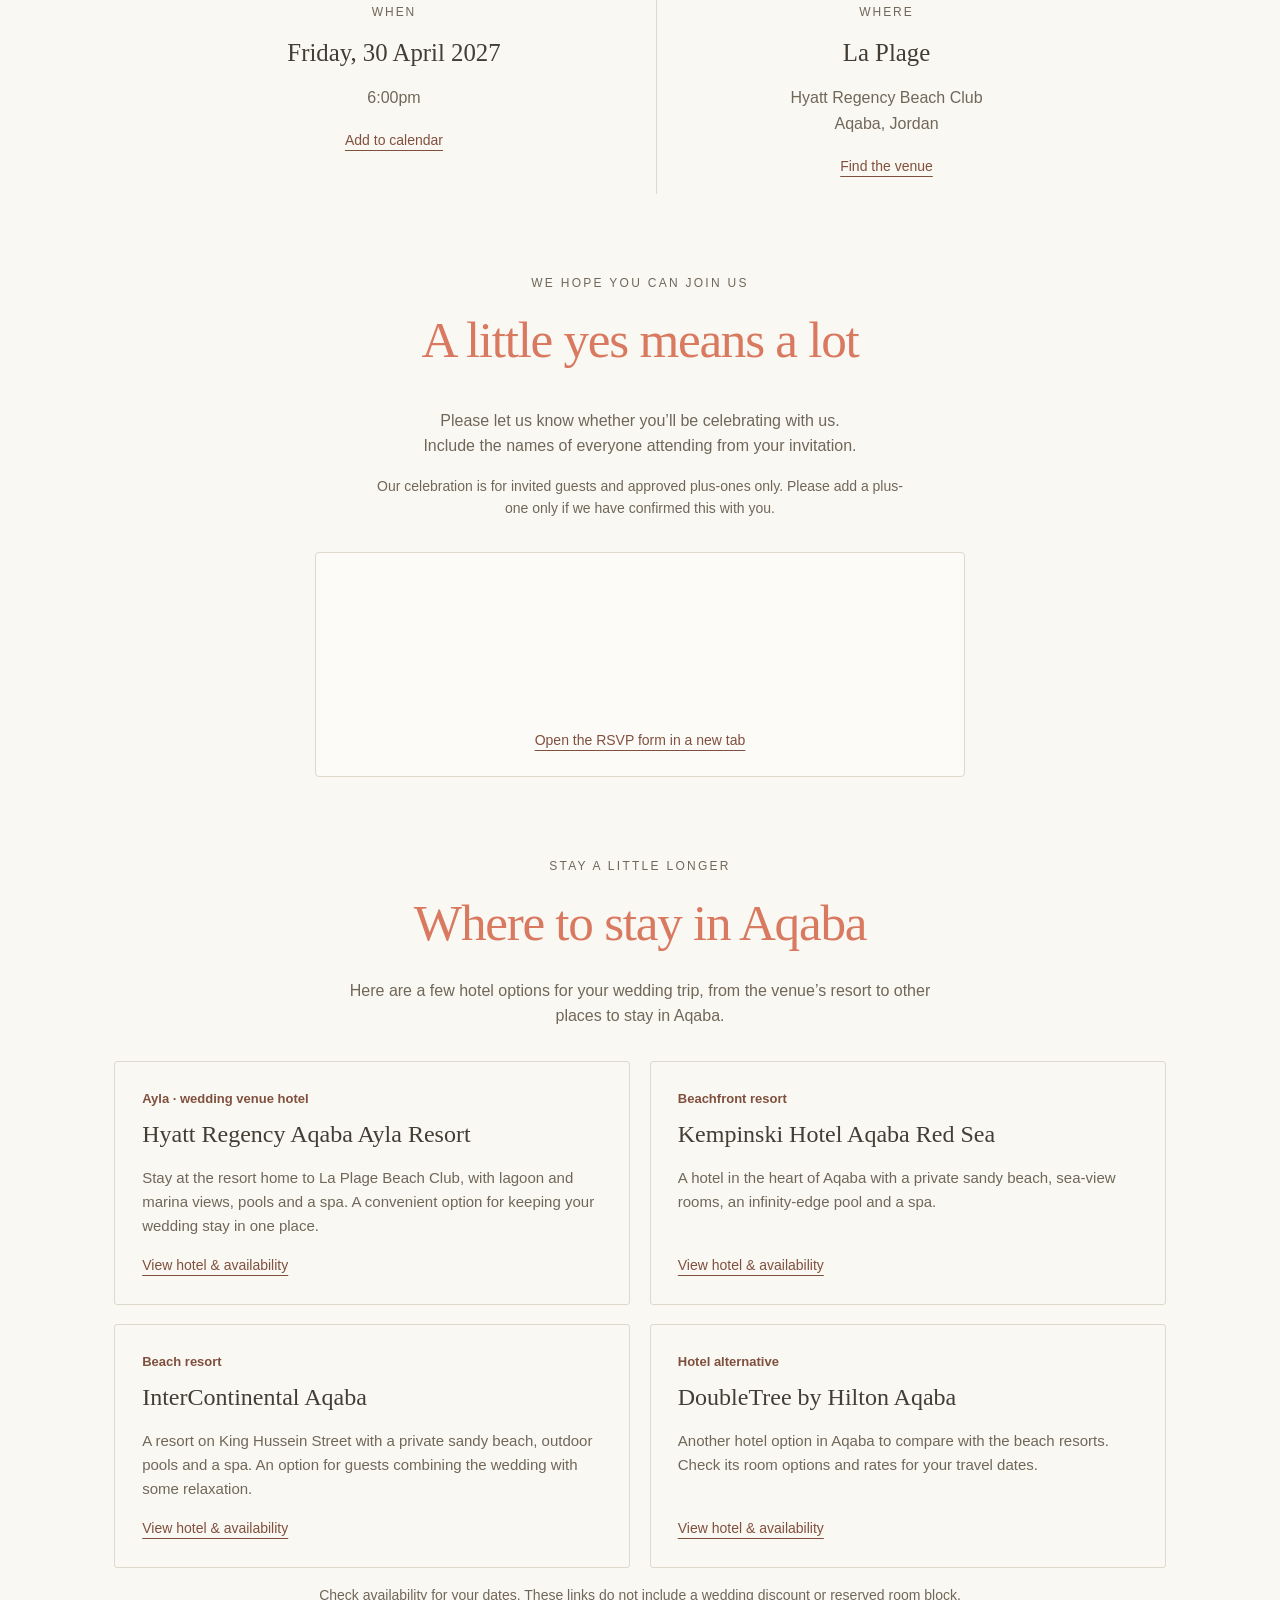
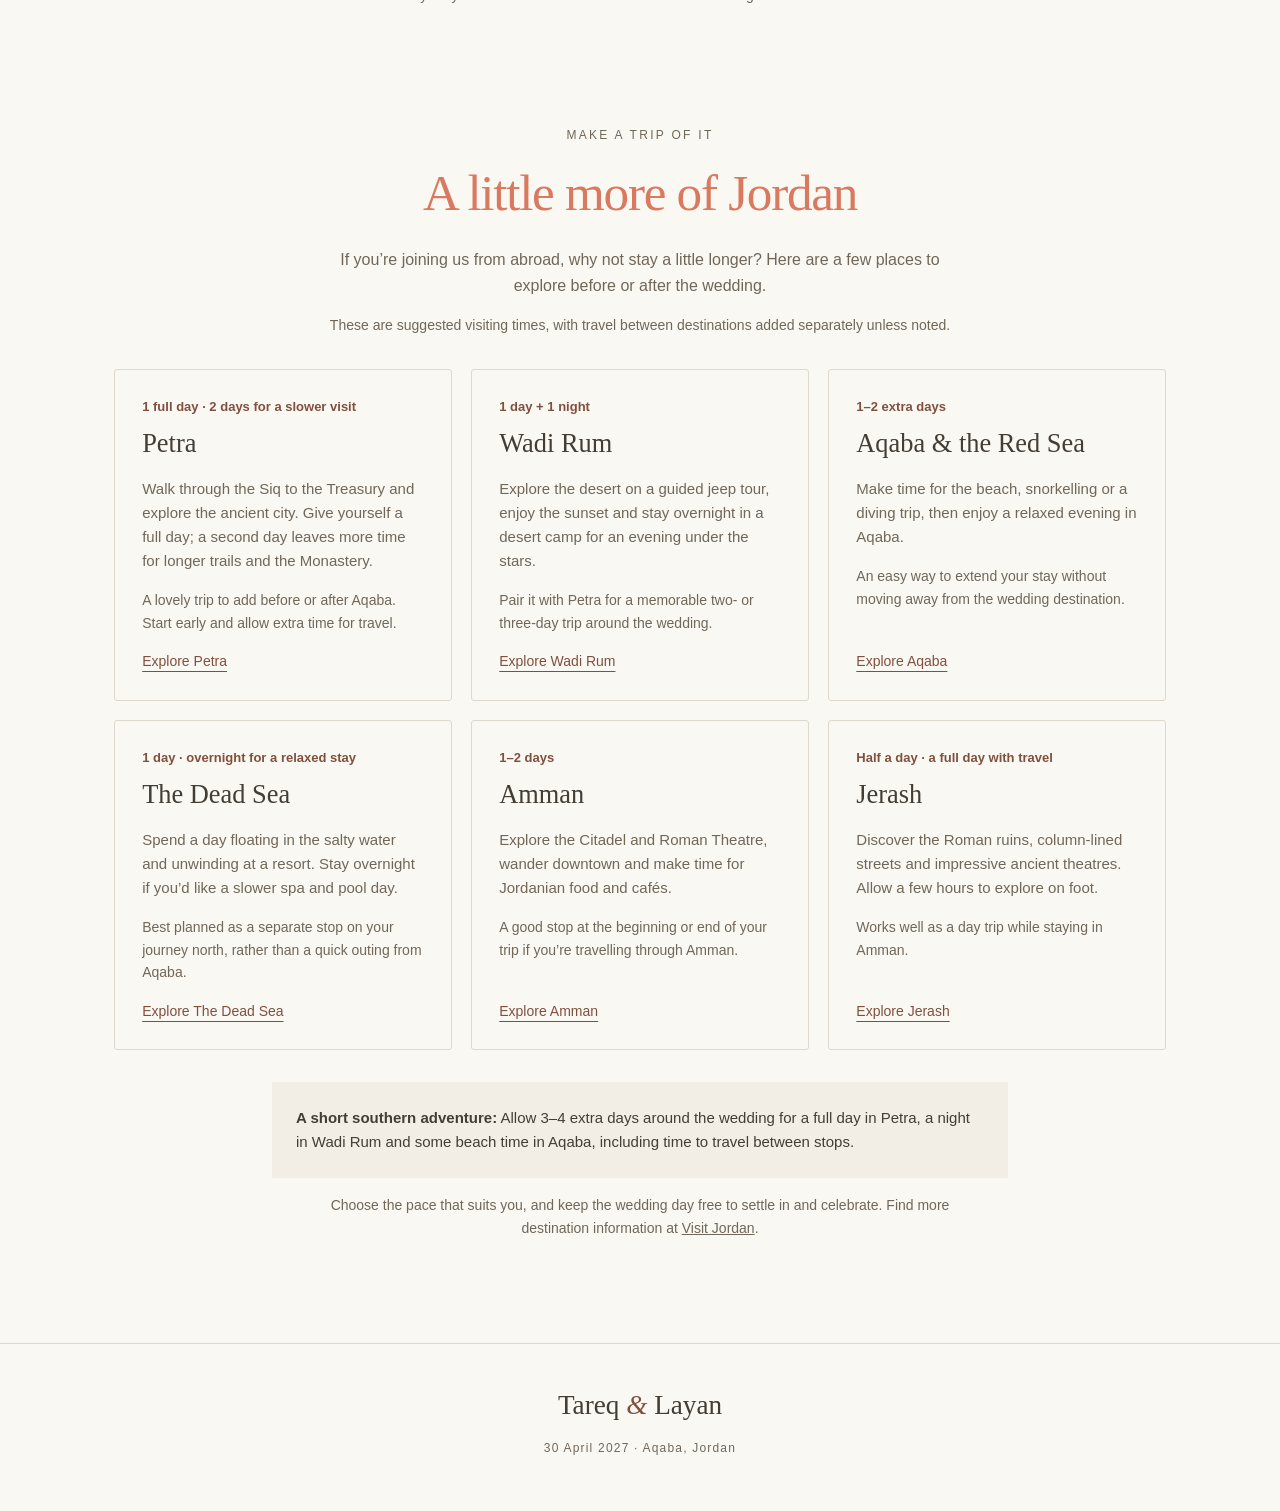
==== commit 23167259: "remove banner and change its text back" ====
--- a/index.html
+++ b/index.html
@@ -42,7 +42,7 @@
           <p class="theme-note">If you’d like to join in with the theme, take inspiration from these colours when choosing your outfit or accessories. The palette is inspiration, so wear something that makes you feel comfortable and ready to celebrate.</p>
       </section>-->
       <section id="rsvp" class="rsvp" aria-labelledby="rsvp-title">
-          <div class="floral-heading"><p class="eyebrow">We hope you can join us</p><h2 id="rsvp-title">A little yes means a lot</h2></div>
+          <p class="eyebrow">We hope you can join us</p><h2 id="rsvp-title">A little yes means a lot</h2>
           <p class="rsvp-intro">Please let us know whether you’ll be celebrating with us.<br>Include the names of everyone attending from your invitation.</p>
           <p class="guest-note">Our celebration is for invited guests and approved plus-ones only. Please add a plus-one only if we have confirmed this with you.</p>
           <div id="rsvp-container"><p class="setup-message">Our RSVP form will be available here soon. Please check back to send your response.</p></div>
--- a/styles.css
+++ b/styles.css
@@ -263,7 +263,6 @@
 }
 
 .floral-heading {
-  background: url('assets/flowers.webp') center/cover no-repeat;
   padding: 5rem 1rem;
   mix-blend-mode: multiply;
 }
@@ -573,8 +572,6 @@
 
 @media (max-width: 600px) {
     .floral-heading {
-        width: 100vw;
-        margin-left: calc(50% - 50vw);
         background-size: 100% auto;
         background-position: center;
         background-repeat: no-repeat;
@@ -596,21 +593,6 @@
         }
 }
 
-.floral-heading h2 {
-    color: #8a4935;
-}
-
-.floral-heading .eyebrow {
-    color: #433d34;
-}
-
-@media (max-width: 600px) {
-    .floral-heading .eyebrow {
-        max-width: 10rem;
-        margin: 0 auto 0.75rem;
-        line-height: 1.5;
-    }
-}
 
 @media (max-width: 600px) {
     header {
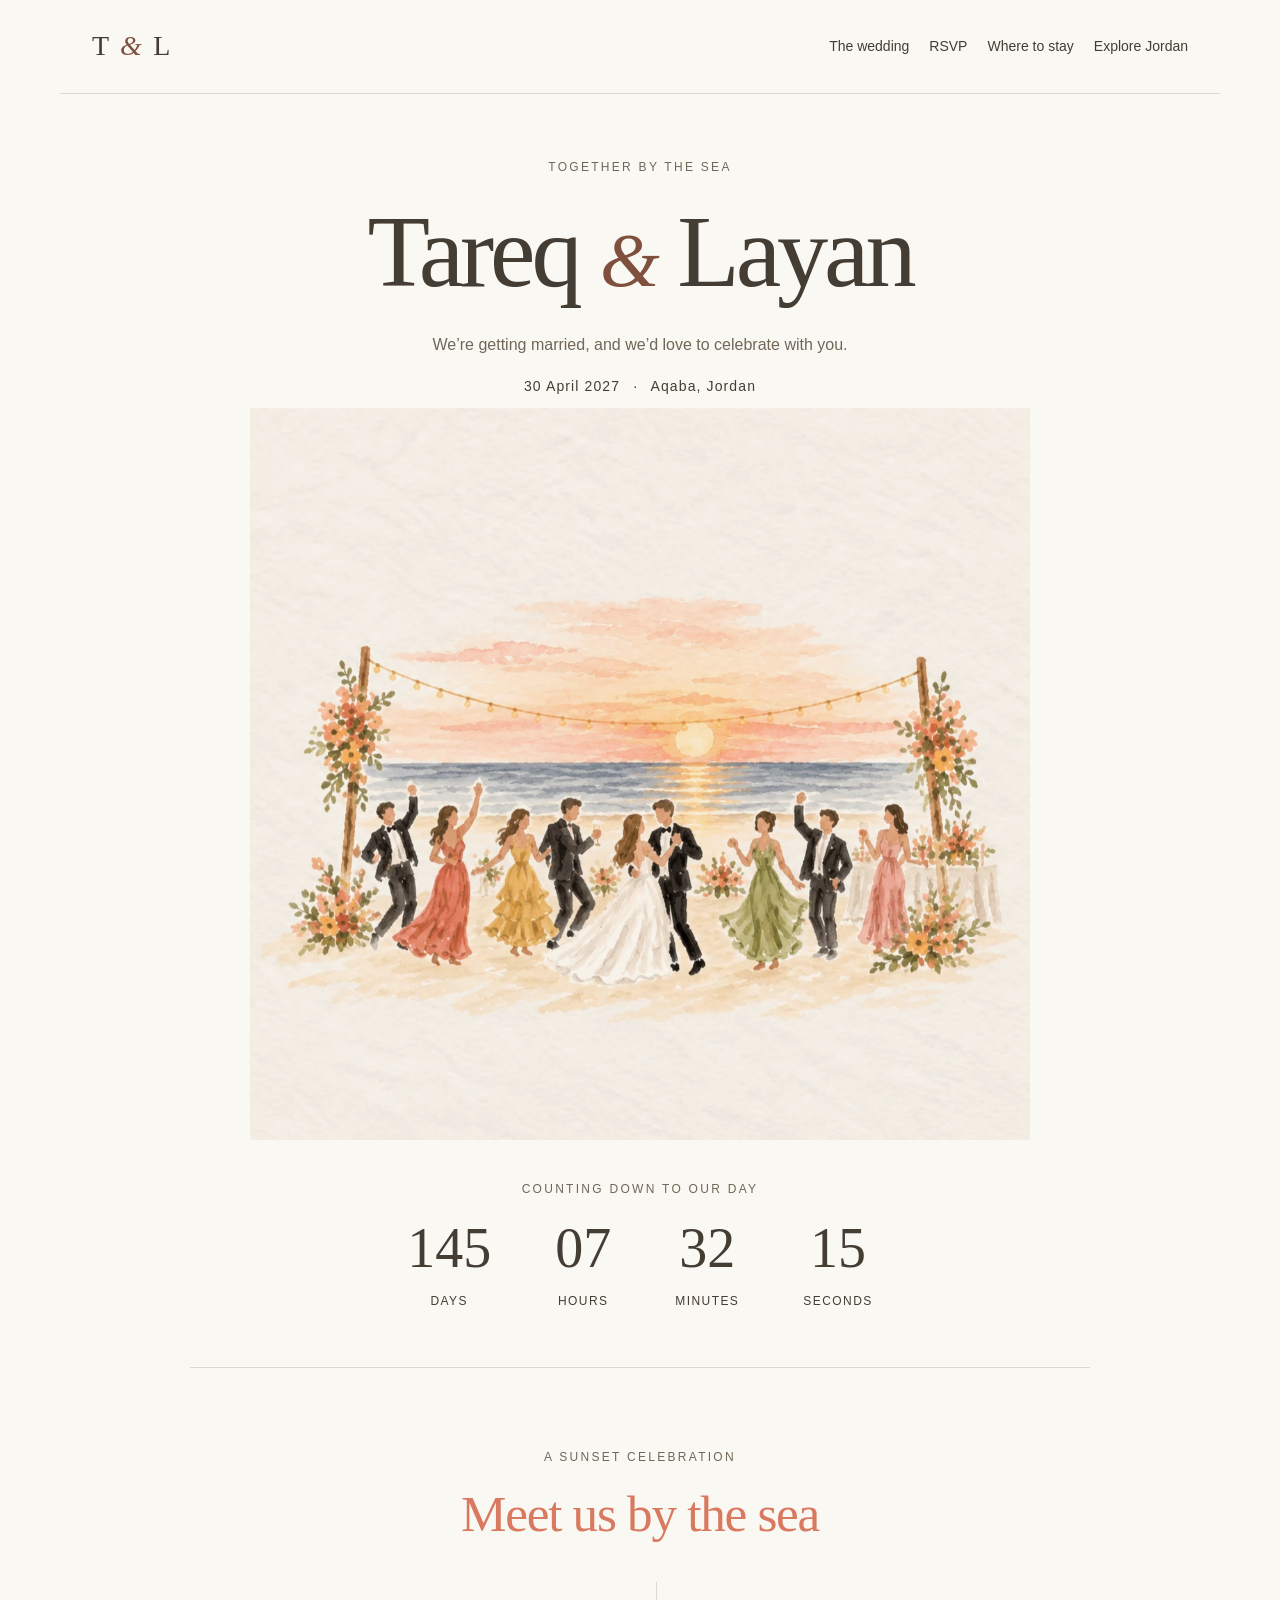
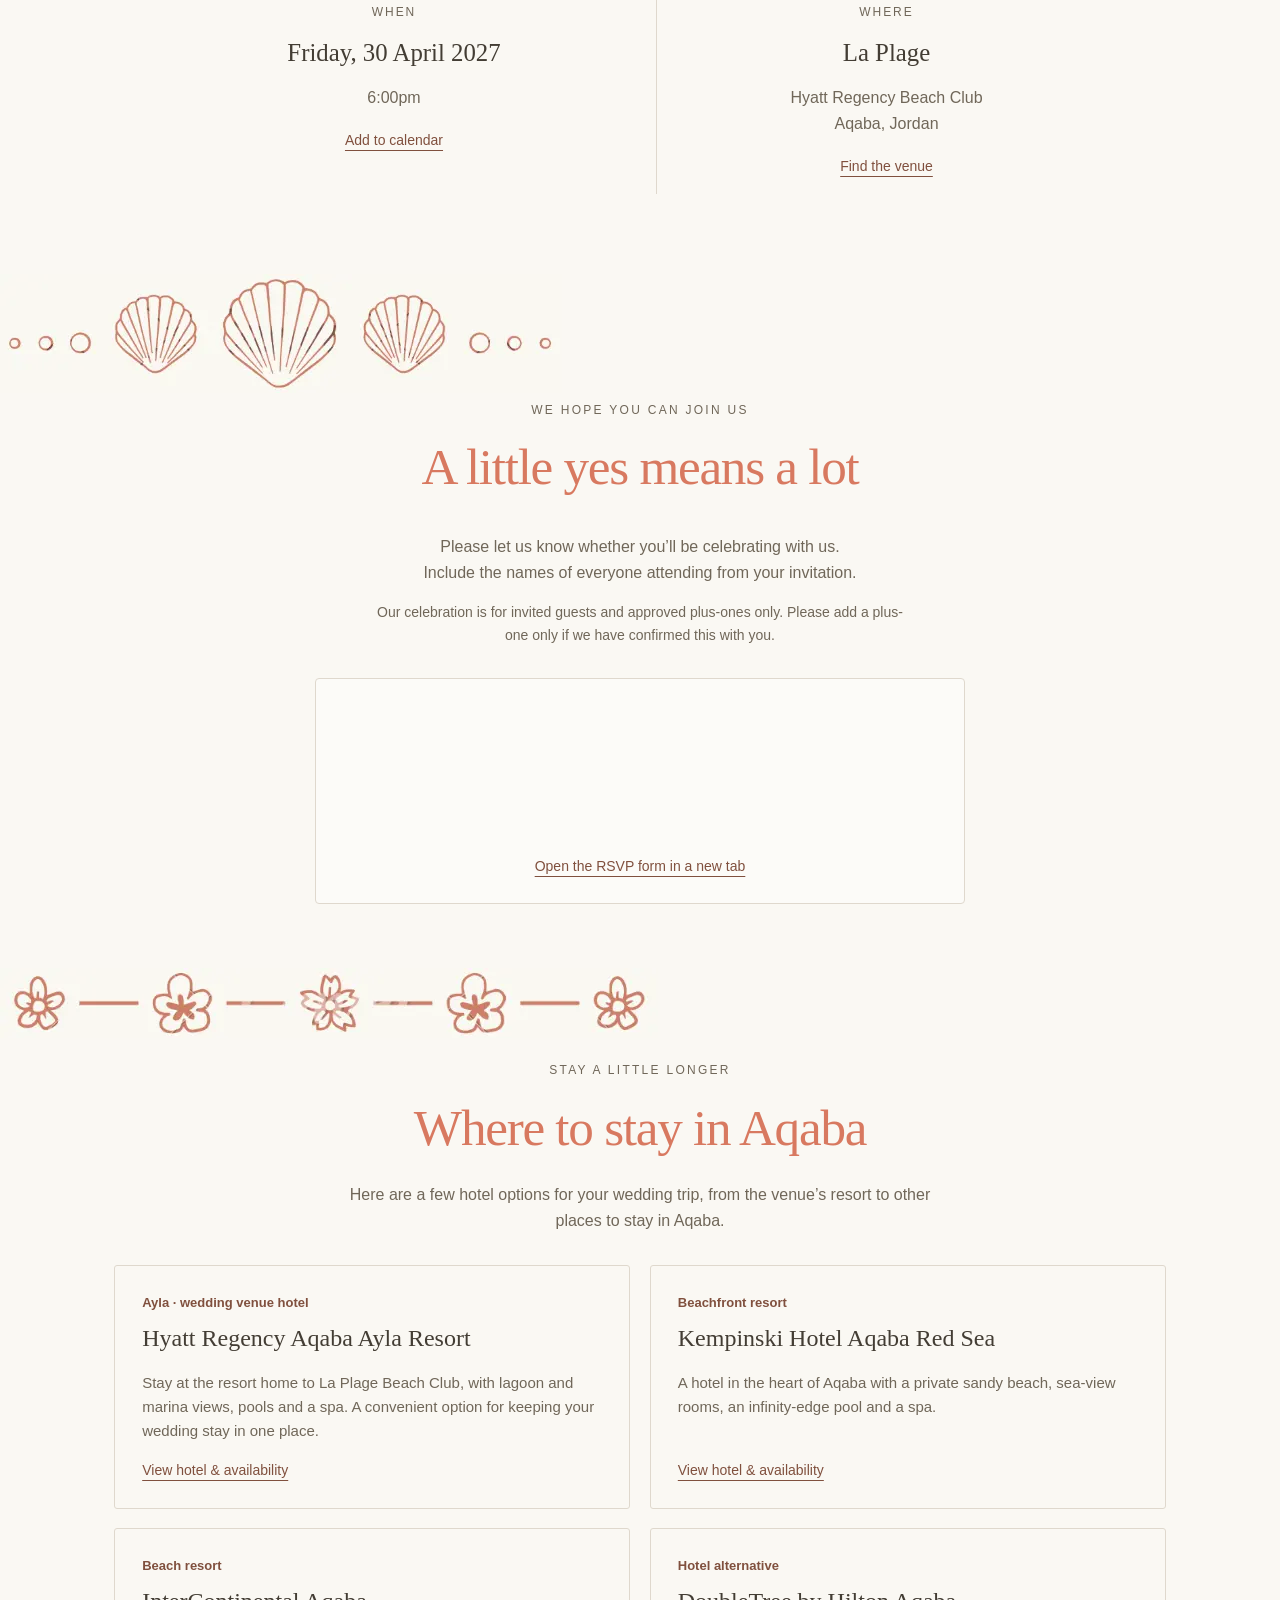
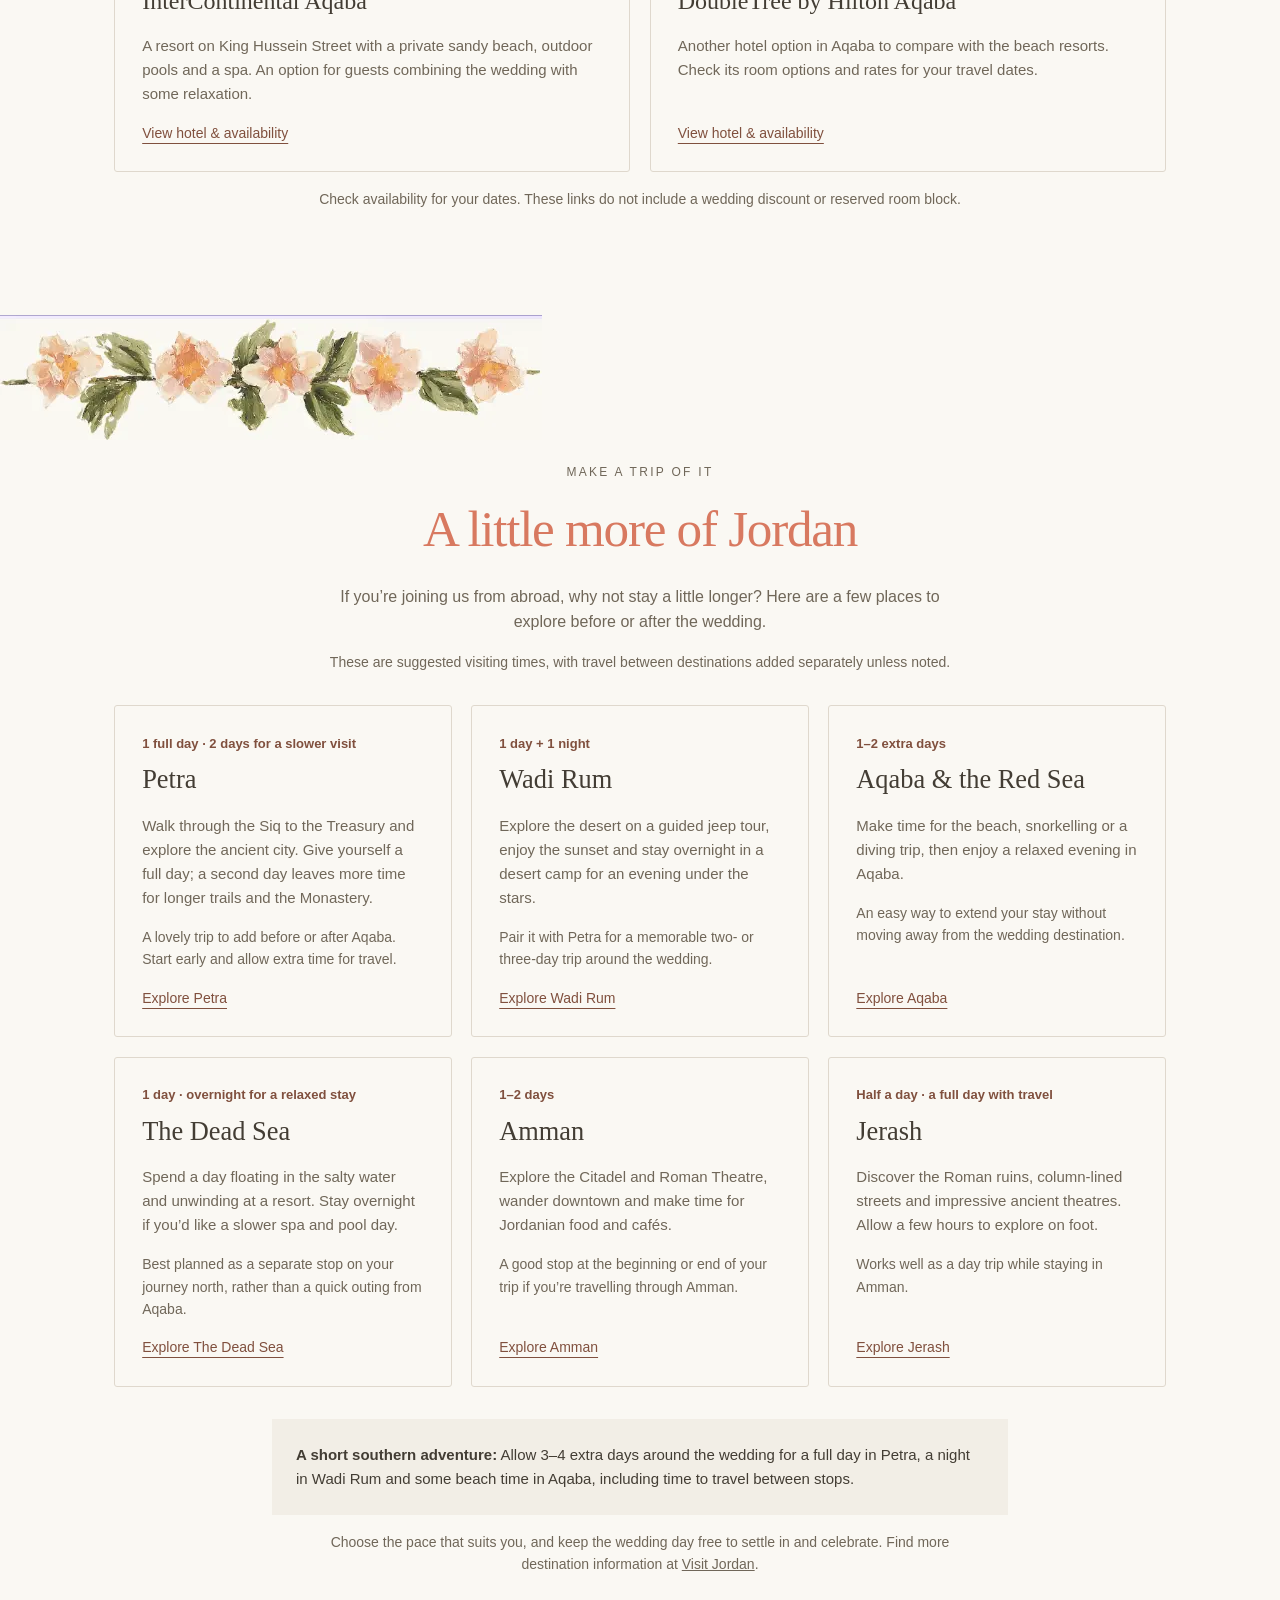
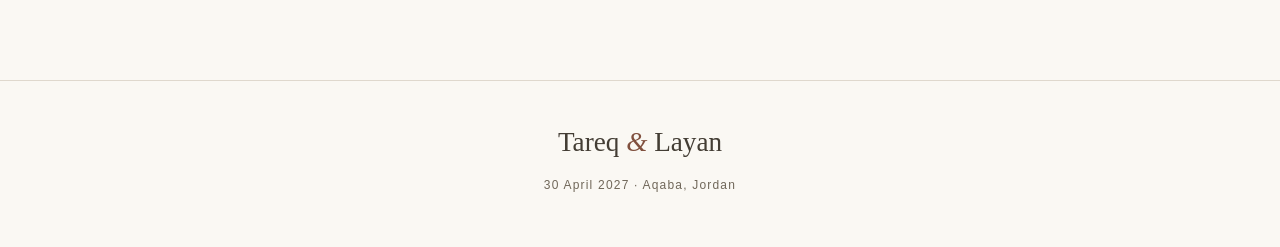
==== commit 27b9a118: "replace png with webp" ====
--- a/index.html
+++ b/index.html
@@ -30,17 +30,20 @@
           <div class="details"><div><span class="detail-label">When</span><h3>Friday, 30 April 2027</h3><p>6:00pm</p><a class="text-link" href="wedding.ics" download>Add to calendar</a></div><div><span class="detail-label">Where</span><h3>La Plage</h3><p>Hyatt Regency Beach Club<br>Aqaba, Jordan</p><a class="text-link" href="https://www.google.com/maps/search/?api=1&amp;query=La+Plage+Hyatt+Regency+Beach+Club+Aqaba+Jordan" target="_blank" rel="noopener noreferrer">Find the venue</a></div></div>
       </section>
       <!--<section id="theme" class="theme" aria-labelledby="theme-title">
-          <p class="eyebrow">Inspired by the sunset</p>
-          <h2 id="theme-title">The colours of our celebration</h2>
-          <p class="theme-intro">Warm sunset colours, seaside flowers and a little golden light. Our wedding theme brings together soft peach, coral, golden yellow and olive green.</p>
-          <ul class="palette" aria-label="Wedding theme colours">
-              <li><span class="swatch peach" aria-hidden="true"></span>Peach</li>
-              <li><span class="swatch coral" aria-hidden="true"></span>Coral</li>
-              <li><span class="swatch gold" aria-hidden="true"></span>Golden yellow</li>
-              <li><span class="swatch olive" aria-hidden="true"></span>Olive green</li>
-          </ul>
-          <p class="theme-note">If you’d like to join in with the theme, take inspiration from these colours when choosing your outfit or accessories. The palette is inspiration, so wear something that makes you feel comfortable and ready to celebrate.</p>
-      </section>-->
+        <p class="eyebrow">Inspired by the sunset</p>
+        <h2 id="theme-title">The colours of our celebration</h2>
+        <p class="theme-intro">Warm sunset colours, seaside flowers and a little golden light. Our wedding theme brings together soft peach, coral, golden yellow and olive green.</p>
+        <ul class="palette" aria-label="Wedding theme colours">
+            <li><span class="swatch peach" aria-hidden="true"></span>Peach</li>
+            <li><span class="swatch coral" aria-hidden="true"></span>Coral</li>
+            <li><span class="swatch gold" aria-hidden="true"></span>Golden yellow</li>
+            <li><span class="swatch olive" aria-hidden="true"></span>Olive green</li>
+        </ul>
+        <p class="theme-note">If you’d like to join in with the theme, take inspiration from these colours when choosing your outfit or accessories. The palette is inspiration, so wear something that makes you feel comfortable and ready to celebrate.</p>
+    </section>-->
+      <div class="divider" aria-hidden="true">
+          <img src="assets/div2.webp" alt="" class="divider-img">
+      </div>
       <section id="rsvp" class="rsvp" aria-labelledby="rsvp-title">
           <p class="eyebrow">We hope you can join us</p><h2 id="rsvp-title">A little yes means a lot</h2>
           <p class="rsvp-intro">Please let us know whether you’ll be celebrating with us.<br>Include the names of everyone attending from your invitation.</p>
@@ -48,6 +51,9 @@
           <div id="rsvp-container"><p class="setup-message">Our RSVP form will be available here soon. Please check back to send your response.</p></div>
           <noscript><p>Please enable JavaScript to view the RSVP form.</p></noscript>
       </section>
+      <div class="divider" aria-hidden="true">
+          <img src="assets/div3.webp" alt="" class="divider-img">
+      </div>
       <section id="stay" class="jordan accommodation" aria-labelledby="stay-title">
           <p class="eyebrow">Stay a little longer</p><h2 id="stay-title">Where to stay in Aqaba</h2>
           <p class="jordan-intro">Here are a few hotel options for your wedding trip, from the venue’s resort to other places to stay in Aqaba.</p>
@@ -59,6 +65,9 @@
           </div>
           <p class="travel-note">Check availability for your dates. These links do not include a wedding discount or reserved room block.</p>
       </section>
+      <div class="divider" aria-hidden="true">
+          <img src="assets/div1.webp" alt="" class="divider-img">
+      </div>
       <section id="jordan" class="jordan" aria-labelledby="jordan-title">
           <p class="eyebrow">Make a trip of it</p><h2 id="jordan-title">A little more of Jordan</h2>
           <p class="jordan-intro">If you’re joining us from abroad, why not stay a little longer? Here are a few places to explore before or after the wedding.</p>
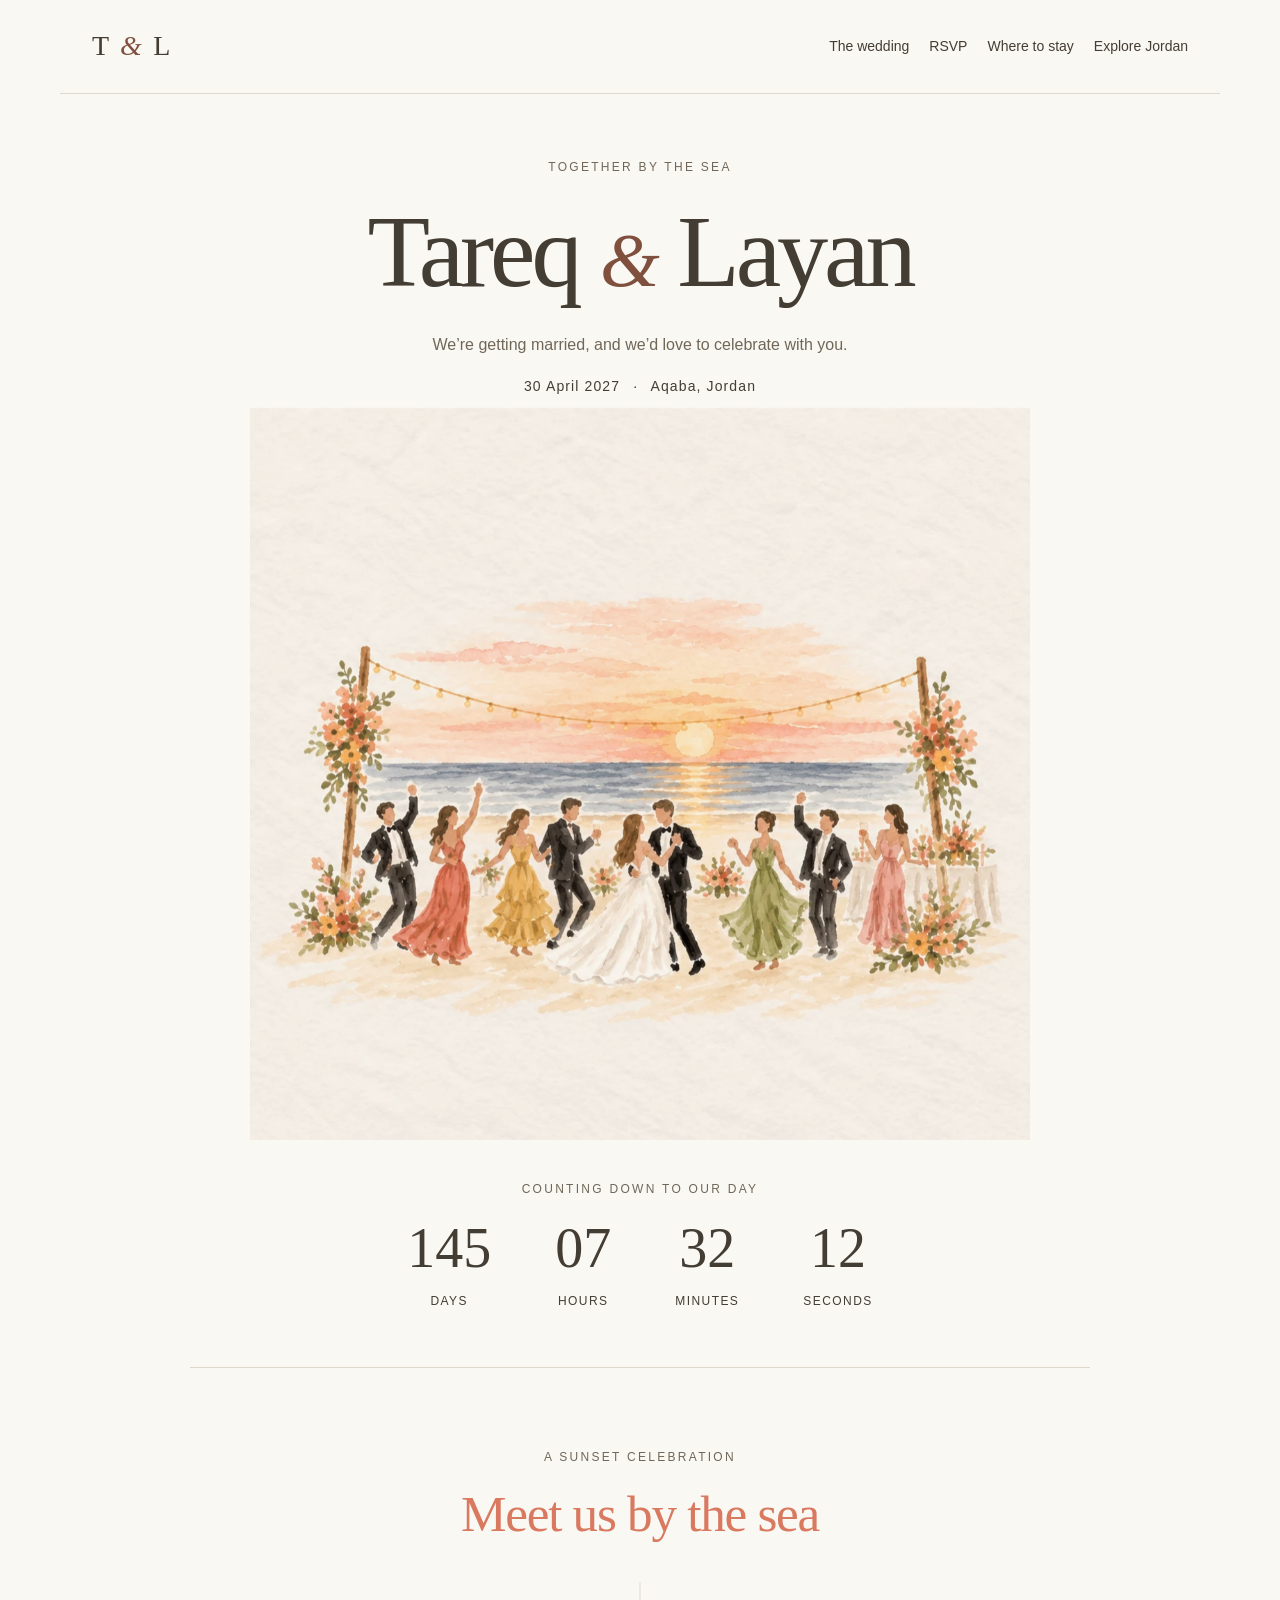
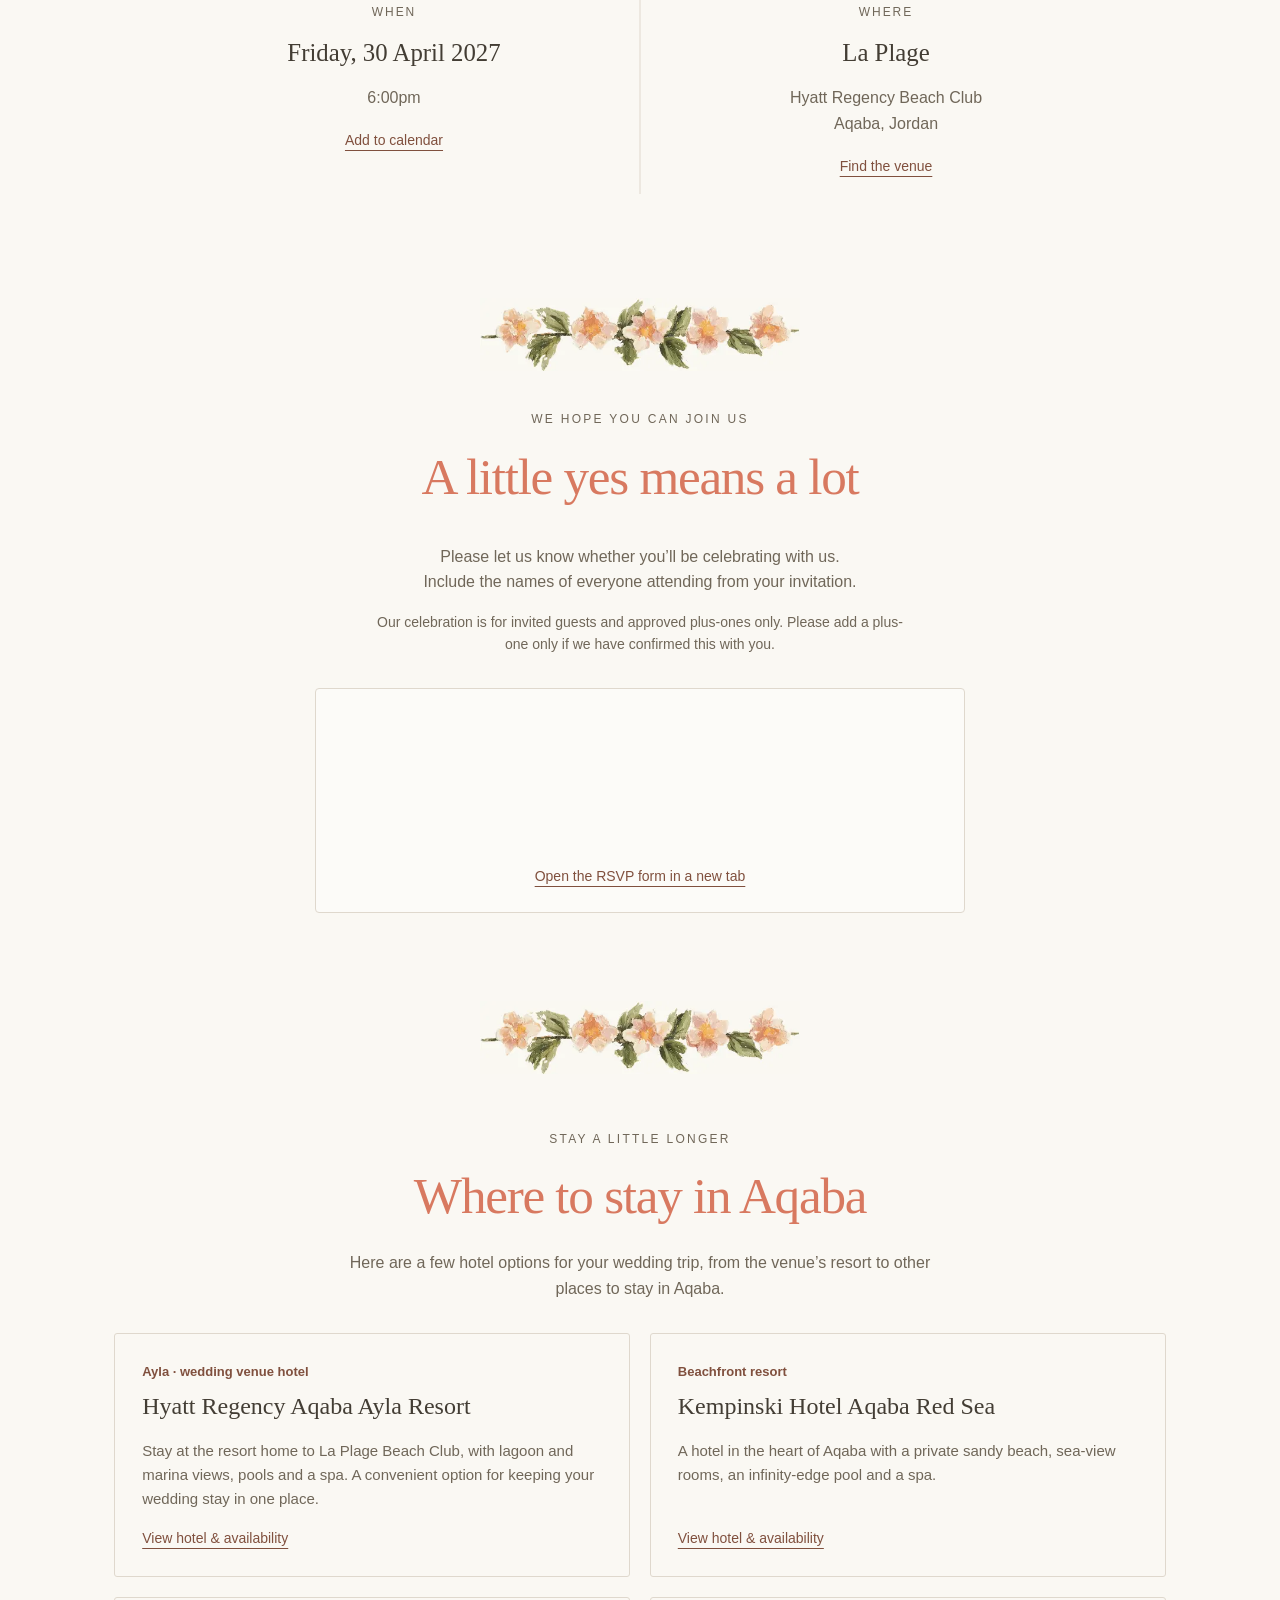
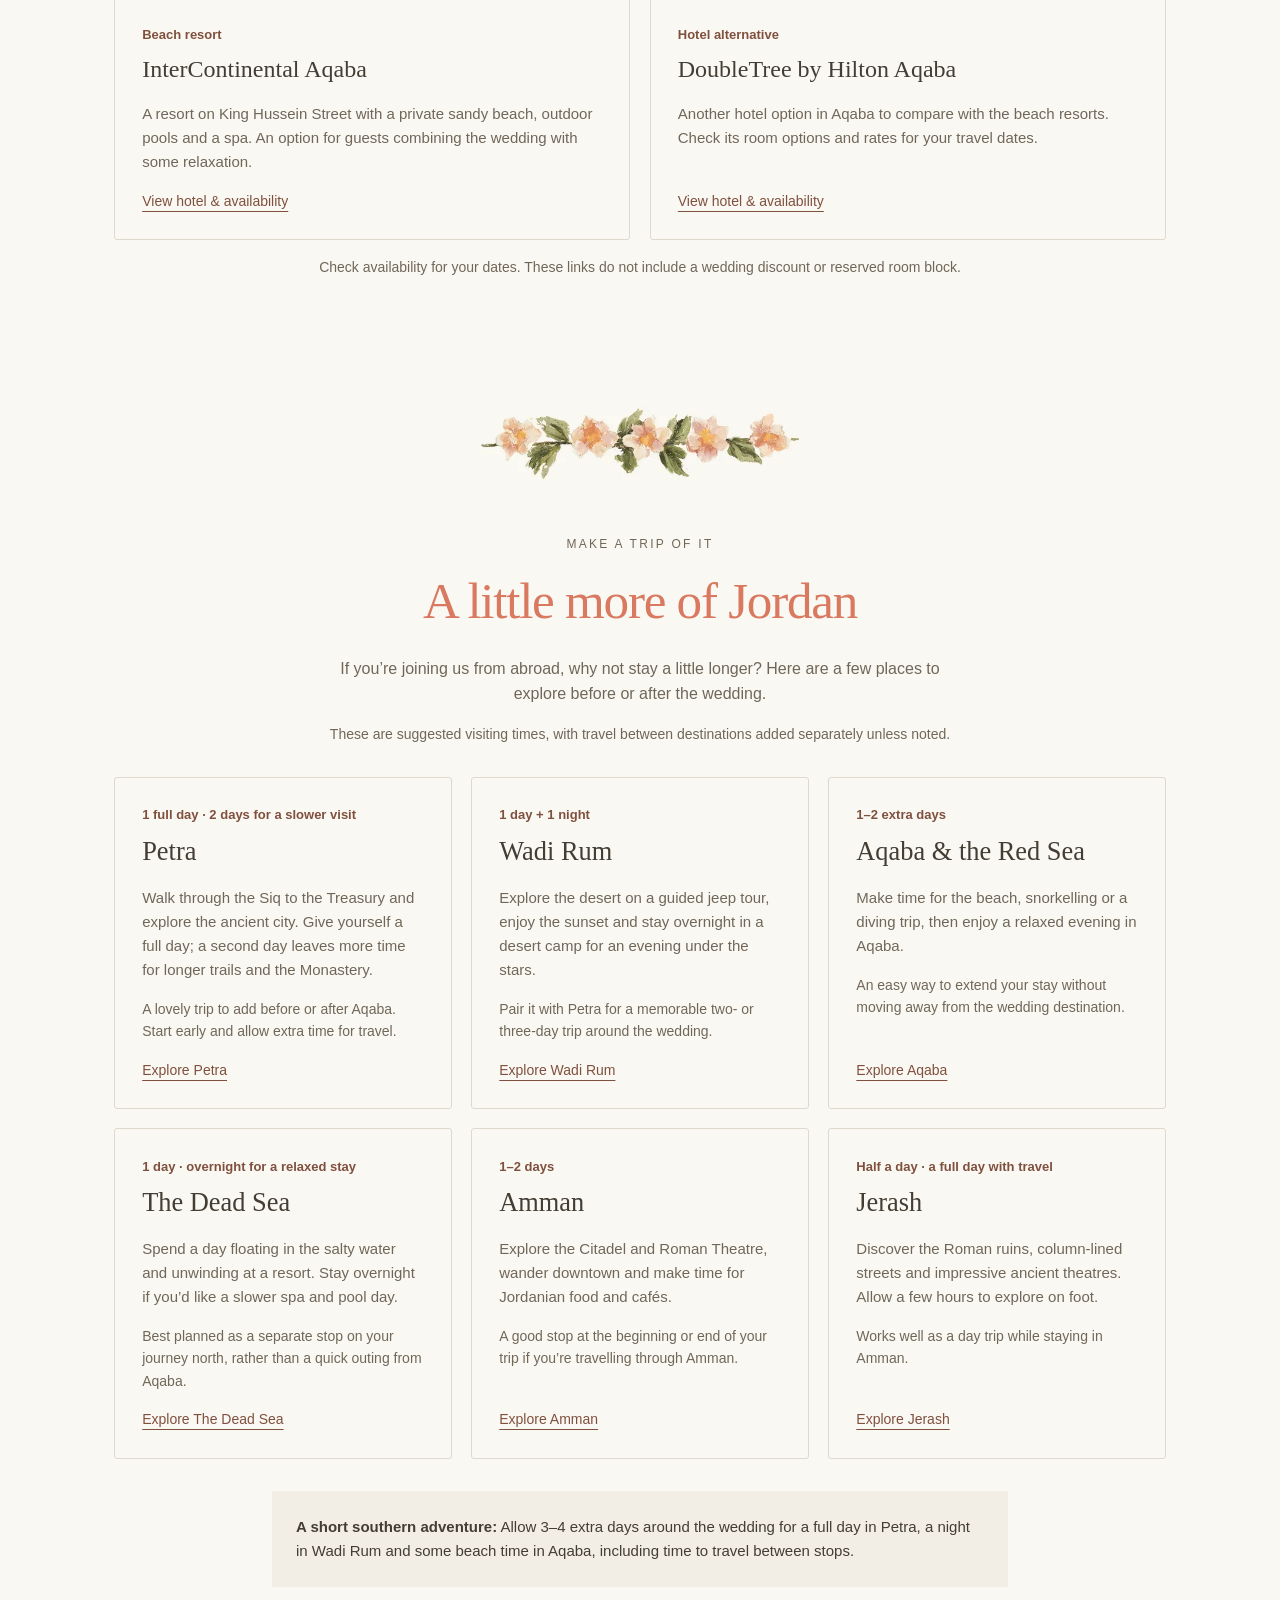
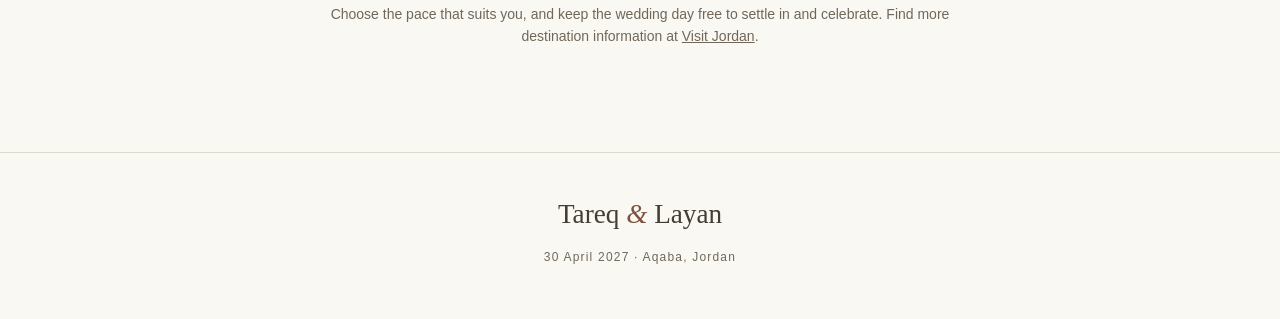
==== commit eb7c9d91: "add pic for when link is shared" ====
--- a/index.html
+++ b/index.html
@@ -1,11 +1,27 @@
 <!doctype html>
 <html lang="en">
 <head>
-  <meta charset="utf-8"><meta name="viewport" content="width=device-width, initial-scale=1">
-  <title>Tareq &amp; Layan's Wedding · 30 April 2027</title>
-  <meta name="description" content="Join Tareq and Layan to celebrate their wedding at La Plage, Hyatt Regency Beach Club, Aqaba, Jordan on 30 April 2027.">
-  <link rel="icon" href="assets/favicon.svg" type="image/svg+xml">
-  <link rel="stylesheet" href="styles.css"><script src="config.js" defer></script><script src="app.js" defer></script>
+    <meta charset="utf-8">
+    <meta name="viewport" content="width=device-width, initial-scale=1">
+    <title>Tareq &amp; Layan's Wedding · 30 April 2027</title>
+    <meta name="description" content="Join Tareq and Layan to celebrate their wedding at La Plage, Hyatt Regency Beach Club, Aqaba, Jordan on 30 April 2027.">
+    <link rel="icon" href="assets/favicon.svg" type="image/svg+xml">
+    <link rel="stylesheet" href="styles.css">
+    <script src="config.js" defer></script>
+    <script src="app.js" defer></script>
+    <meta property="og:type" content="website">
+    <meta property="og:title" content="Tareq &amp; Layan’s Wedding · 30 April 2027">
+    <meta property="og:description"
+          content="Join us for a sunset celebration in Aqaba, Jordan.">
+
+    <meta property="og:url"
+          content="https://tareqandlayan.co.uk/">
+
+    <meta property="og:image"
+          content="https://tareqandlayan.co.uk/assets/dancing.webp">
+
+    <meta property="og:image:alt"
+          content="Tareq and Layan’s sunset wedding illustration">
 </head>
 <body>
   <a class="skip" href="#main">Skip to content</a>
@@ -42,7 +58,7 @@
         <p class="theme-note">If you’d like to join in with the theme, take inspiration from these colours when choosing your outfit or accessories. The palette is inspiration, so wear something that makes you feel comfortable and ready to celebrate.</p>
     </section>-->
       <div class="divider" aria-hidden="true">
-          <img src="assets/div2.webp" alt="" class="divider-img">
+          <img src="assets/div1.webp" alt="" class="divider-img">
       </div>
       <section id="rsvp" class="rsvp" aria-labelledby="rsvp-title">
           <p class="eyebrow">We hope you can join us</p><h2 id="rsvp-title">A little yes means a lot</h2>
@@ -52,7 +68,7 @@
           <noscript><p>Please enable JavaScript to view the RSVP form.</p></noscript>
       </section>
       <div class="divider" aria-hidden="true">
-          <img src="assets/div3.webp" alt="" class="divider-img">
+          <img src="assets/div1.webp" alt="" class="divider-img">
       </div>
       <section id="stay" class="jordan accommodation" aria-labelledby="stay-title">
           <p class="eyebrow">Stay a little longer</p><h2 id="stay-title">Where to stay in Aqaba</h2>
--- a/styles.css
+++ b/styles.css
@@ -161,6 +161,19 @@
   pointer-events: none;
 }
 
+/* Decorative divider between sections */
+.divider {
+  text-align: center;
+  margin: 1.5rem 0 2rem;
+}
+
+.divider-img {
+  max-width: 320px;
+  width: 50%;
+  height: auto;
+  display: inline-block;
+}
+
 .countdown-section {
   position: relative;
   text-align: center;
@@ -616,3 +629,25 @@
     color: var(--accent);
     font-style: italic;
 }
+
+@media (min-width: 601px) {
+    .details {
+        position: relative;
+        grid-template-columns: repeat(2, minmax(0, 1fr));
+    }
+
+        .details > div + div {
+            border-left: 0;
+        }
+
+        .details::before {
+            content: "";
+            position: absolute;
+            left: 50%;
+            top: 0;
+            bottom: 0;
+            width: 1px;
+            background: var(--line);
+            transform: translateX(-50%);
+        }
+}
